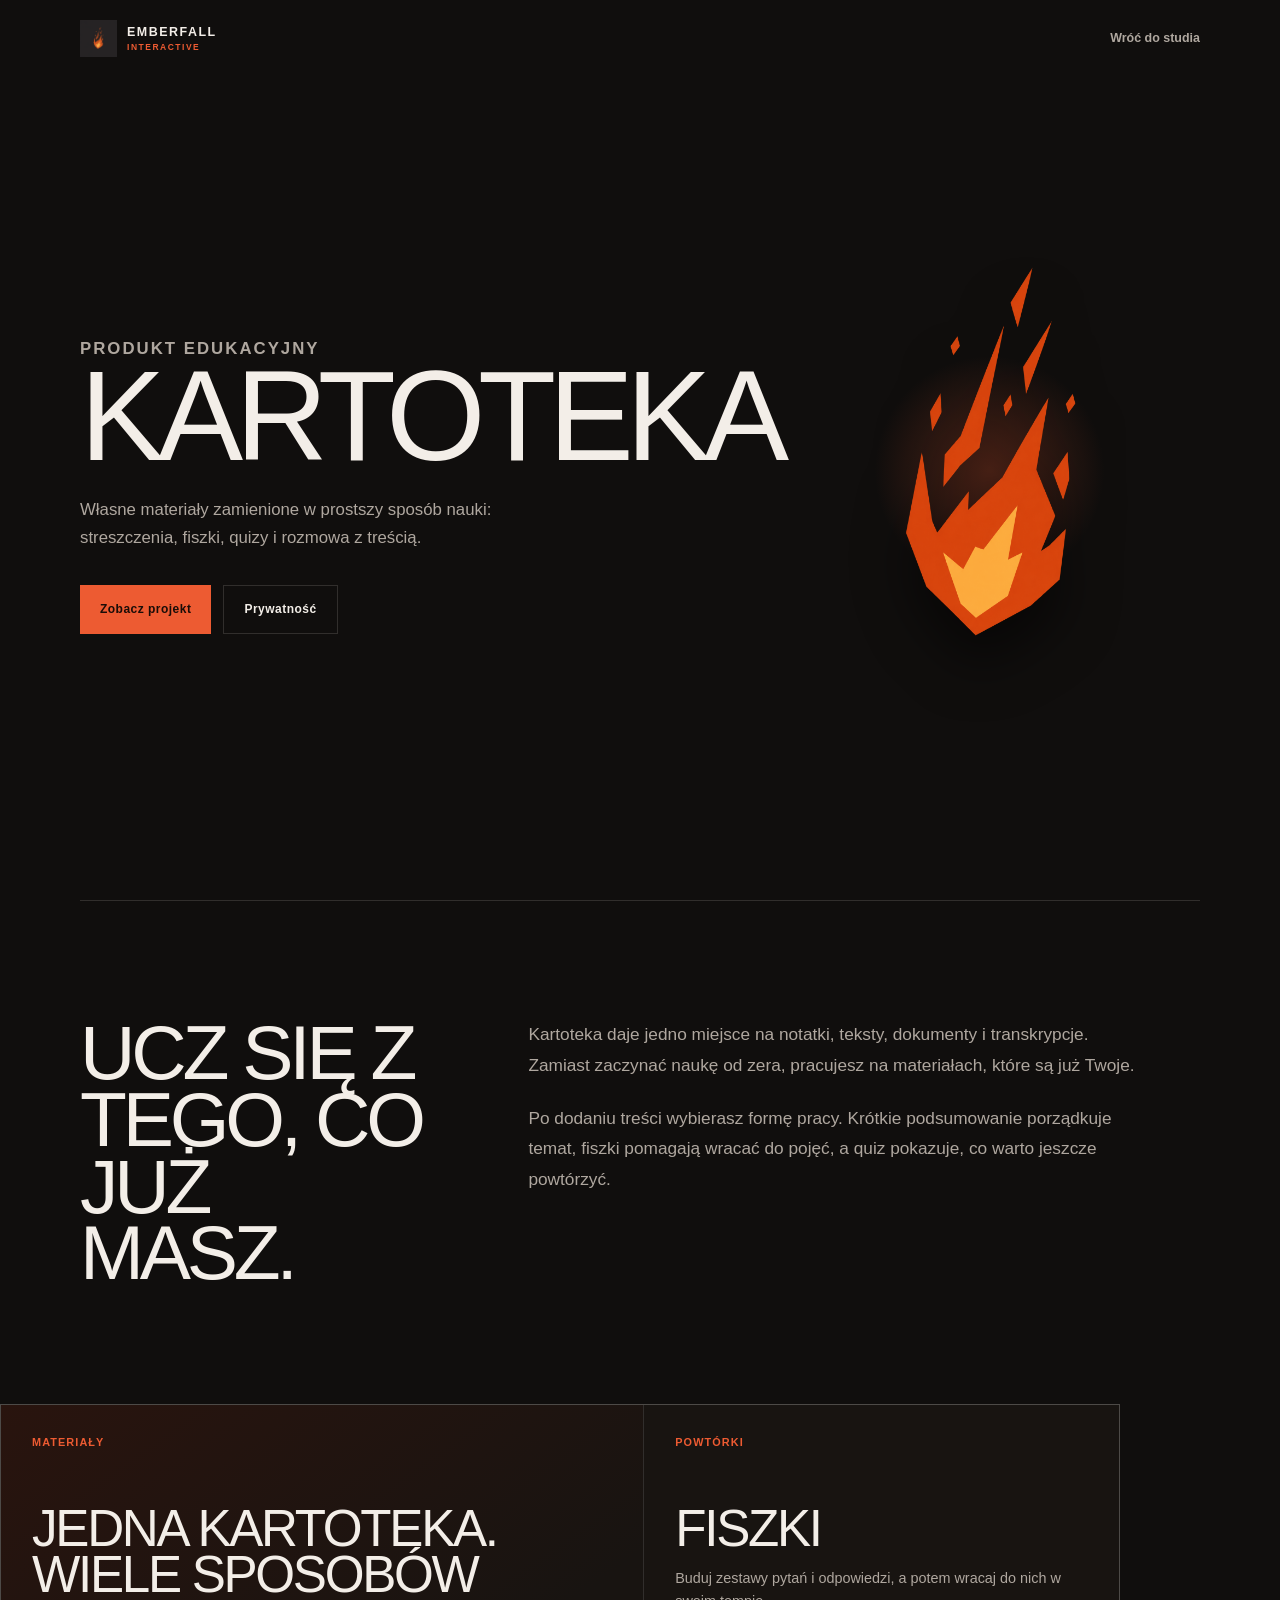
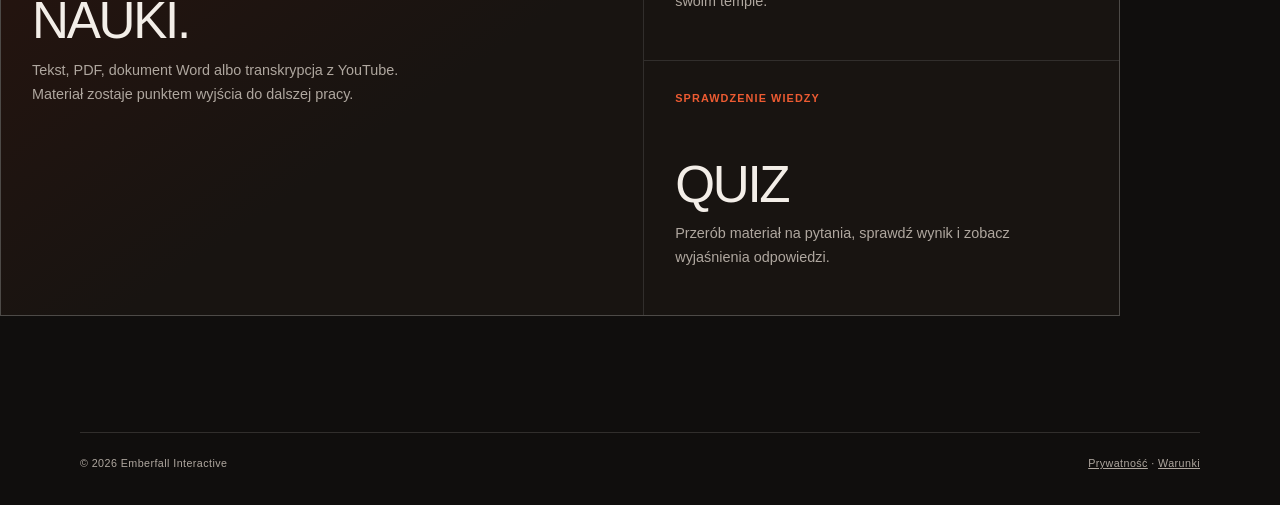
==== kartoteka.html @ fd74f340 "Add Kartoteka project page" ====
<!doctype html>
<html lang="pl">
<head>
  <meta charset="utf-8">
  <meta name="viewport" content="width=device-width, initial-scale=1">
  <meta name="theme-color" content="#100e0d">
  <meta name="description" content="Kartoteka pomaga zamieniać własne materiały w streszczenia, fiszki i quizy.">
  <title>Kartoteka | Emberfall Interactive</title>
  <link rel="icon" href="assets/emberfall-logo-clean.png">
  <style>
    :root{--canvas:#100e0d;--surface:#181411;--ink:#f3eee8;--quiet:#afa79f;--ember:#ed5b32;--line:rgba(243,238,232,.14);--display:Impact,"Arial Narrow",Arial,sans-serif;--body:Arial,Helvetica,sans-serif}*{box-sizing:border-box}html{scroll-behavior:smooth}body{margin:0;background:var(--canvas);color:var(--ink);font-family:var(--body);overflow-x:hidden}a{color:inherit}.shell{width:min(1120px,calc(100% - 48px));margin-inline:auto}.skip{position:absolute;left:-999px}.skip:focus{left:20px;top:20px;z-index:5;background:var(--ink);color:var(--canvas);padding:12px}.header{height:76px;display:flex;align-items:center;justify-content:space-between}.brand{display:flex;align-items:center;gap:10px;text-decoration:none;font-size:.78rem;font-weight:800;letter-spacing:.12em}.brand img{height:37px;width:37px;object-fit:contain;mix-blend-mode:screen}.brand small{display:block;color:var(--ember);font-size:.53rem;letter-spacing:.18em;margin-top:3px}.back{color:var(--quiet);font-size:.78rem;font-weight:700;text-decoration:none}.back:hover{color:var(--ember)}.hero{min-height:calc(100dvh - 76px);display:grid;grid-template-columns:1fr .8fr;align-items:center;gap:68px;padding:44px 0 78px}.eyebrow{margin:0 0 20px;color:var(--ember);font-size:.7rem;font-weight:800;letter-spacing:.12em;text-transform:uppercase}.hero h1{font:400 clamp(4.3rem,10vw,8.8rem)/.82 var(--display);letter-spacing:-.06em;text-transform:uppercase;margin:0}.hero p{max-width:480px;margin:27px 0 0;color:var(--quiet);font-size:1.05rem;line-height:1.7}.actions{display:flex;gap:12px;flex-wrap:wrap;margin-top:32px}.button{display:inline-flex;align-items:center;justify-content:center;min-height:49px;padding:0 20px;background:var(--ember);color:#1a0d08;text-decoration:none;font-size:.75rem;font-weight:800;letter-spacing:.04em;transition:transform .2s,background .2s}.button.secondary{background:transparent;color:var(--ink);border:1px solid var(--line)}.button:hover{background:#ff744a;transform:translateY(-2px)}.button.secondary:hover{background:var(--surface)}.button:active{transform:translateY(1px)}.hero-visual{min-height:490px;display:grid;place-items:center;position:relative;isolation:isolate}.hero-visual:before{content:"";position:absolute;width:min(88%,460px);aspect-ratio:1;background:radial-gradient(circle,rgba(237,91,50,.3),transparent 66%);z-index:-1}.hero-visual img{width:min(100%,480px);filter:drop-shadow(0 32px 26px rgba(0,0,0,.5))}.story{display:grid;grid-template-columns:.68fr 1.32fr;gap:clamp(35px,8vw,120px);padding:118px 0;border-top:1px solid var(--line)}.story h2{font:400 clamp(3rem,6vw,5.8rem)/.87 var(--display);letter-spacing:-.055em;text-transform:uppercase;margin:0}.story-copy{max-width:620px}.story-copy p{color:var(--quiet);font-size:1.08rem;line-height:1.78;margin:0 0 22px}.features{display:grid;grid-template-columns:1.15fr .85fr;gap:1px;border:1px solid var(--line);background:var(--line);margin:0 0 116px}.feature{min-height:250px;background:var(--surface);padding:31px}.feature:first-child{grid-row:span 2;background:linear-gradient(145deg,#29140e,#181411 62%)}.feature h3{font:400 clamp(2.2rem,4vw,4rem)/.9 var(--display);letter-spacing:-.045em;text-transform:uppercase;margin:58px 0 0}.feature p{max-width:390px;color:var(--quiet);font-size:.9rem;line-height:1.65}.feature small{display:block;color:var(--ember);font-size:.68rem;font-weight:800;letter-spacing:.1em;text-transform:uppercase}.footer{border-top:1px solid var(--line);display:flex;justify-content:space-between;gap:20px;padding:24px 0 36px;color:var(--quiet);font-size:.67rem;letter-spacing:.04em}@media(prefers-reduced-motion:reduce){html{scroll-behavior:auto}.button{transition:none}}@media(max-width:760px){.shell{width:min(100% - 32px,1120px)}.header{height:70px}.hero,.story,.features{grid-template-columns:1fr}.hero{gap:16px;padding:38px 0 60px}.hero-visual{min-height:320px;grid-row:1}.hero-visual img{width:285px}.story{gap:28px;padding:78px 0}.features{margin-bottom:78px}.feature:first-child{grid-row:auto;min-height:290px}.feature{min-height:220px}.feature h3{margin-top:44px}.footer{flex-direction:column}}
  </style>
</head>
<body>
  <a class="skip" href="#main">Przejdź do treści</a>
  <header class="shell header"><a class="brand" href="/"><img src="assets/emberfall-logo-clean.png" alt="Emberfall Interactive"><span>EMBERFALL<small>INTERACTIVE</small></span></a><a class="back" href="/">Wróć do studia</a></header>
  <main id="main">
    <section class="shell hero"><div><p class="eyebrow">Produkt edukacyjny</p><h1>Kartoteka</h1><p>Własne materiały zamienione w prostszy sposób nauki: streszczenia, fiszki, quizy i rozmowa z treścią.</p><div class="actions"><a class="button" href="https://github.com/Emberfall-Interactive/Kartoteka" target="_blank" rel="noreferrer">Zobacz projekt</a><a class="button secondary" href="/privacy.html">Prywatność</a></div></div><div class="hero-visual" aria-hidden="true"><img src="assets/emberfall-logo-glow.png" alt=""></div></section>
    <section class="shell story"><h2>Ucz się z tego, co już masz.</h2><div class="story-copy"><p>Kartoteka daje jedno miejsce na notatki, teksty, dokumenty i transkrypcje. Zamiast zaczynać naukę od zera, pracujesz na materiałach, które są już Twoje.</p><p>Po dodaniu treści wybierasz formę pracy. Krótkie podsumowanie porządkuje temat, fiszki pomagają wracać do pojęć, a quiz pokazuje, co warto jeszcze powtórzyć.</p></div></section>
    <section class="shell features" aria-label="Funkcje Kartoteki"><article class="feature"><small>Materiały</small><h3>Jedna kartoteka. Wiele sposobów nauki.</h3><p>Tekst, PDF, dokument Word albo transkrypcja z YouTube. Materiał zostaje punktem wyjścia do dalszej pracy.</p></article><article class="feature"><small>Powtórki</small><h3>Fiszki</h3><p>Buduj zestawy pytań i odpowiedzi, a potem wracaj do nich w swoim tempie.</p></article><article class="feature"><small>Sprawdzenie wiedzy</small><h3>Quiz</h3><p>Przerób materiał na pytania, sprawdź wynik i zobacz wyjaśnienia odpowiedzi.</p></article></section>
  </main>
  <footer class="shell footer"><span>© 2026 Emberfall Interactive</span><span><a href="/privacy.html">Prywatność</a> · <a href="/terms.html">Warunki</a></span></footer>
</body>
</html>
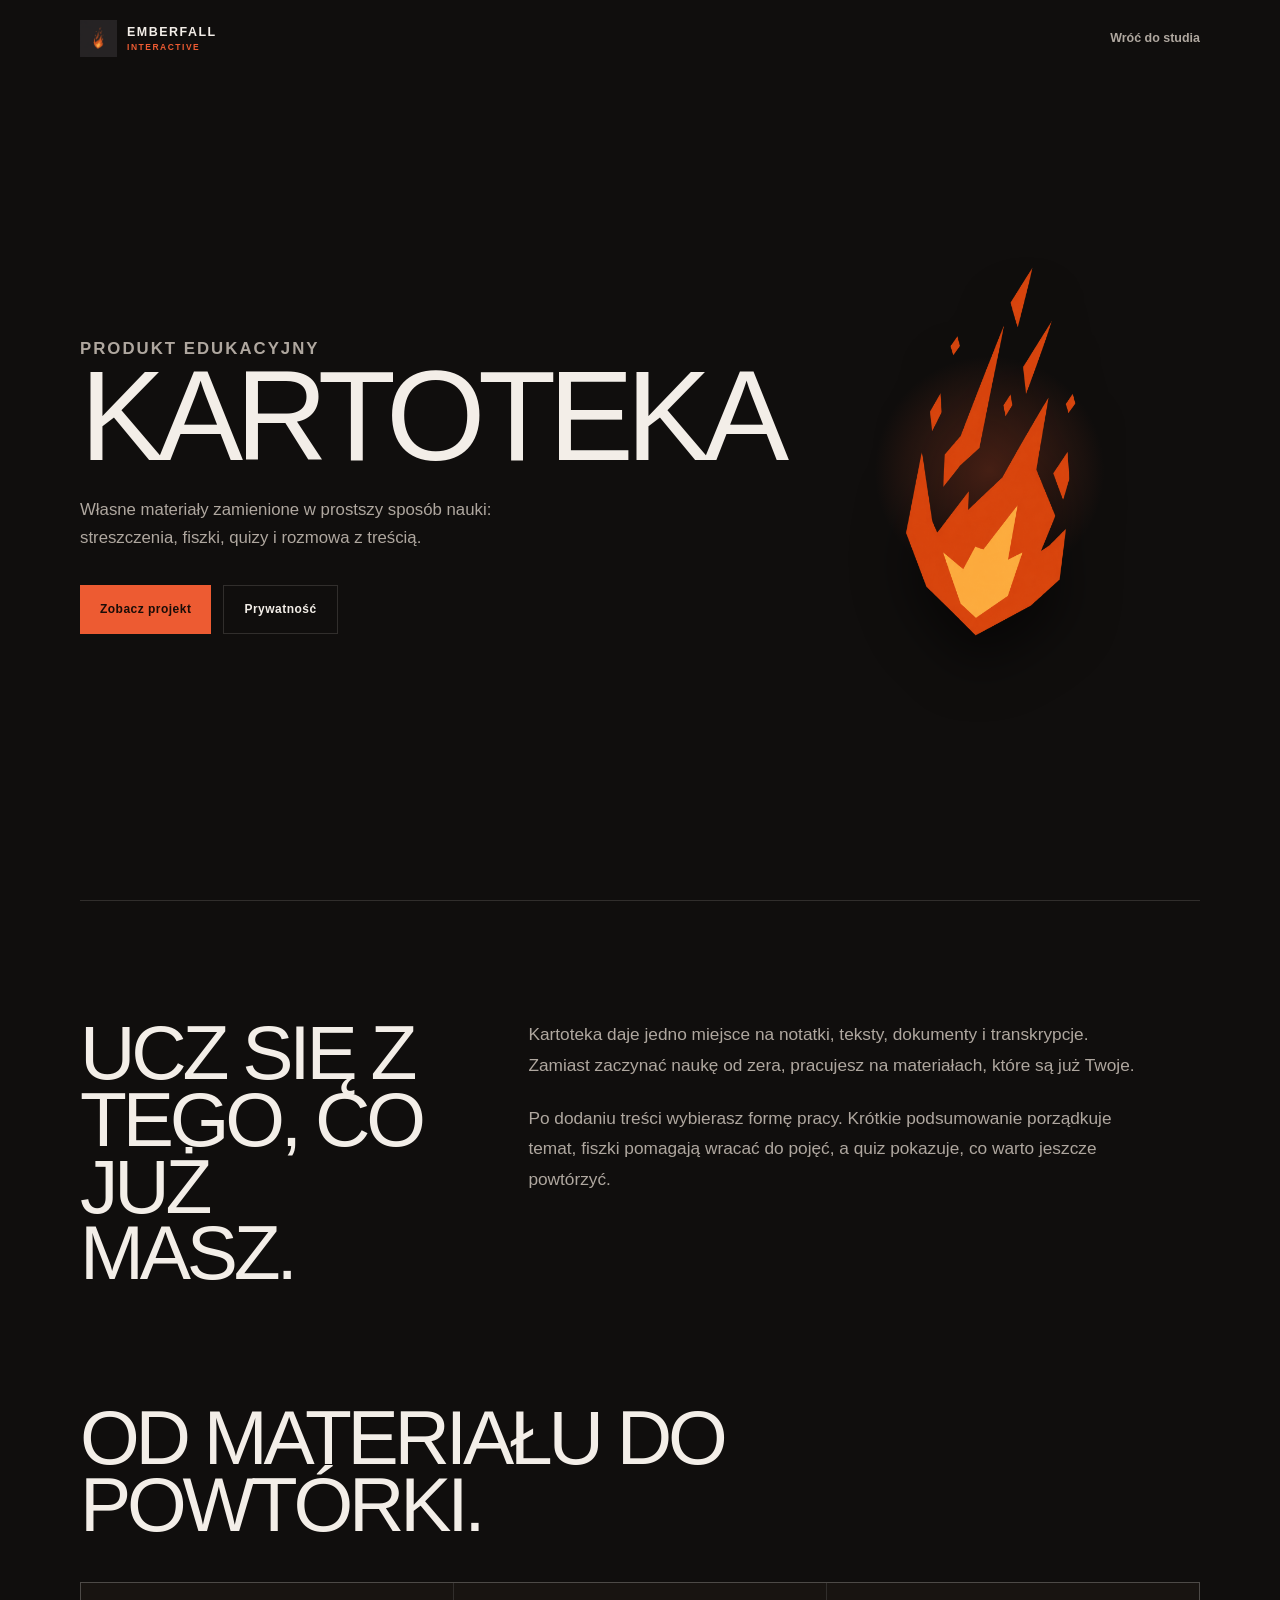
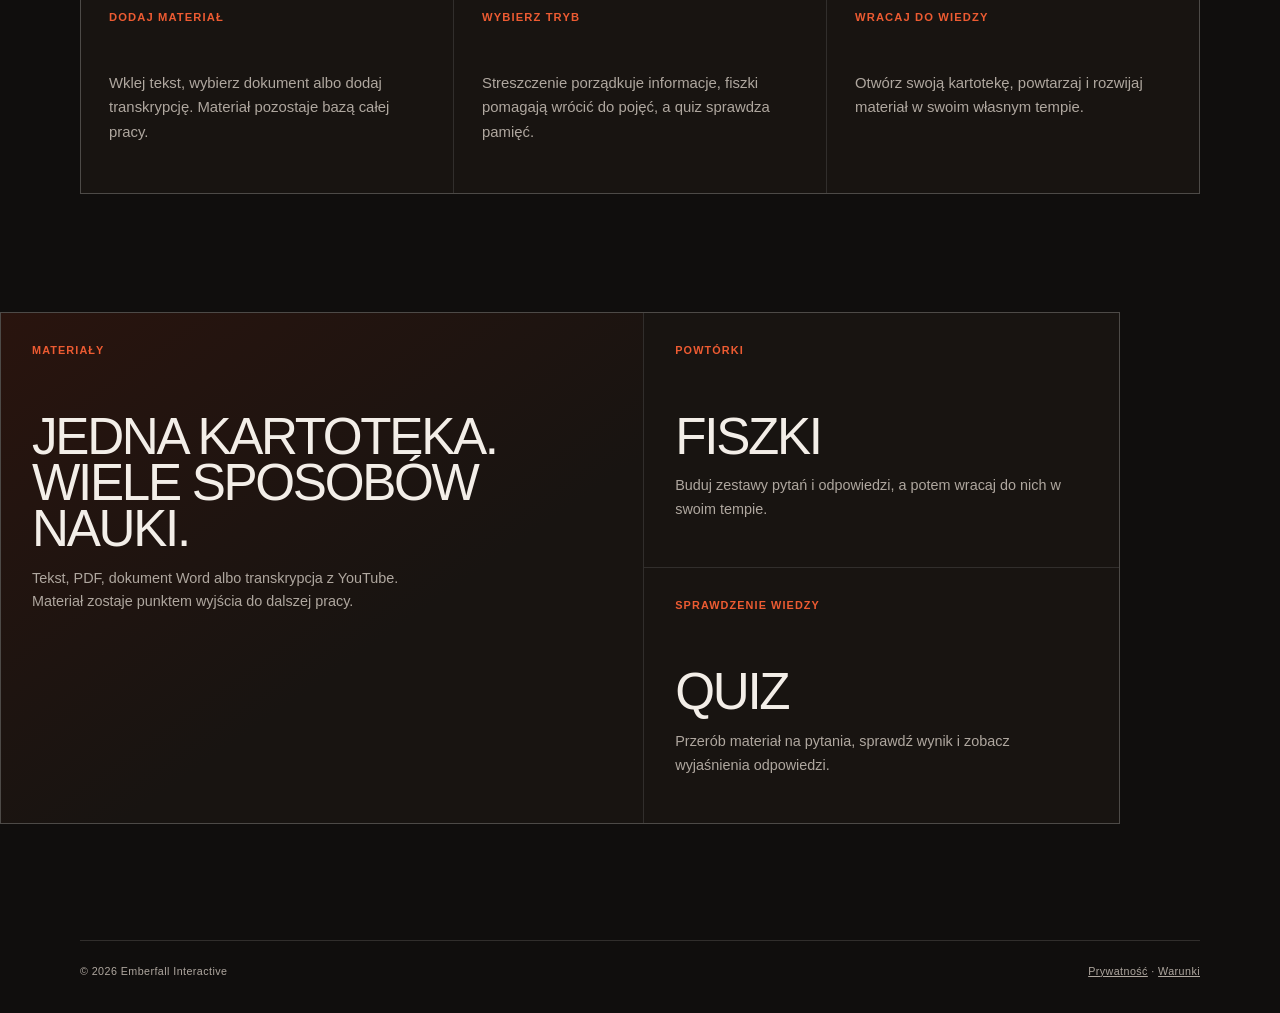
==== commit 3c626be1: "Explain Kartoteka learning flow" ====
--- a/kartoteka.html
+++ b/kartoteka.html
@@ -8,7 +8,7 @@
   <title>Kartoteka | Emberfall Interactive</title>
   <link rel="icon" href="assets/emberfall-logo-clean.png">
   <style>
-    :root{--canvas:#100e0d;--surface:#181411;--ink:#f3eee8;--quiet:#afa79f;--ember:#ed5b32;--line:rgba(243,238,232,.14);--display:Impact,"Arial Narrow",Arial,sans-serif;--body:Arial,Helvetica,sans-serif}*{box-sizing:border-box}html{scroll-behavior:smooth}body{margin:0;background:var(--canvas);color:var(--ink);font-family:var(--body);overflow-x:hidden}a{color:inherit}.shell{width:min(1120px,calc(100% - 48px));margin-inline:auto}.skip{position:absolute;left:-999px}.skip:focus{left:20px;top:20px;z-index:5;background:var(--ink);color:var(--canvas);padding:12px}.header{height:76px;display:flex;align-items:center;justify-content:space-between}.brand{display:flex;align-items:center;gap:10px;text-decoration:none;font-size:.78rem;font-weight:800;letter-spacing:.12em}.brand img{height:37px;width:37px;object-fit:contain;mix-blend-mode:screen}.brand small{display:block;color:var(--ember);font-size:.53rem;letter-spacing:.18em;margin-top:3px}.back{color:var(--quiet);font-size:.78rem;font-weight:700;text-decoration:none}.back:hover{color:var(--ember)}.hero{min-height:calc(100dvh - 76px);display:grid;grid-template-columns:1fr .8fr;align-items:center;gap:68px;padding:44px 0 78px}.eyebrow{margin:0 0 20px;color:var(--ember);font-size:.7rem;font-weight:800;letter-spacing:.12em;text-transform:uppercase}.hero h1{font:400 clamp(4.3rem,10vw,8.8rem)/.82 var(--display);letter-spacing:-.06em;text-transform:uppercase;margin:0}.hero p{max-width:480px;margin:27px 0 0;color:var(--quiet);font-size:1.05rem;line-height:1.7}.actions{display:flex;gap:12px;flex-wrap:wrap;margin-top:32px}.button{display:inline-flex;align-items:center;justify-content:center;min-height:49px;padding:0 20px;background:var(--ember);color:#1a0d08;text-decoration:none;font-size:.75rem;font-weight:800;letter-spacing:.04em;transition:transform .2s,background .2s}.button.secondary{background:transparent;color:var(--ink);border:1px solid var(--line)}.button:hover{background:#ff744a;transform:translateY(-2px)}.button.secondary:hover{background:var(--surface)}.button:active{transform:translateY(1px)}.hero-visual{min-height:490px;display:grid;place-items:center;position:relative;isolation:isolate}.hero-visual:before{content:"";position:absolute;width:min(88%,460px);aspect-ratio:1;background:radial-gradient(circle,rgba(237,91,50,.3),transparent 66%);z-index:-1}.hero-visual img{width:min(100%,480px);filter:drop-shadow(0 32px 26px rgba(0,0,0,.5))}.story{display:grid;grid-template-columns:.68fr 1.32fr;gap:clamp(35px,8vw,120px);padding:118px 0;border-top:1px solid var(--line)}.story h2{font:400 clamp(3rem,6vw,5.8rem)/.87 var(--display);letter-spacing:-.055em;text-transform:uppercase;margin:0}.story-copy{max-width:620px}.story-copy p{color:var(--quiet);font-size:1.08rem;line-height:1.78;margin:0 0 22px}.features{display:grid;grid-template-columns:1.15fr .85fr;gap:1px;border:1px solid var(--line);background:var(--line);margin:0 0 116px}.feature{min-height:250px;background:var(--surface);padding:31px}.feature:first-child{grid-row:span 2;background:linear-gradient(145deg,#29140e,#181411 62%)}.feature h3{font:400 clamp(2.2rem,4vw,4rem)/.9 var(--display);letter-spacing:-.045em;text-transform:uppercase;margin:58px 0 0}.feature p{max-width:390px;color:var(--quiet);font-size:.9rem;line-height:1.65}.feature small{display:block;color:var(--ember);font-size:.68rem;font-weight:800;letter-spacing:.1em;text-transform:uppercase}.footer{border-top:1px solid var(--line);display:flex;justify-content:space-between;gap:20px;padding:24px 0 36px;color:var(--quiet);font-size:.67rem;letter-spacing:.04em}@media(prefers-reduced-motion:reduce){html{scroll-behavior:auto}.button{transition:none}}@media(max-width:760px){.shell{width:min(100% - 32px,1120px)}.header{height:70px}.hero,.story,.features{grid-template-columns:1fr}.hero{gap:16px;padding:38px 0 60px}.hero-visual{min-height:320px;grid-row:1}.hero-visual img{width:285px}.story{gap:28px;padding:78px 0}.features{margin-bottom:78px}.feature:first-child{grid-row:auto;min-height:290px}.feature{min-height:220px}.feature h3{margin-top:44px}.footer{flex-direction:column}}
+    :root{--canvas:#100e0d;--surface:#181411;--ink:#f3eee8;--quiet:#afa79f;--ember:#ed5b32;--line:rgba(243,238,232,.14);--display:Impact,"Arial Narrow",Arial,sans-serif;--body:Arial,Helvetica,sans-serif}*{box-sizing:border-box}html{scroll-behavior:smooth}body{margin:0;background:var(--canvas);color:var(--ink);font-family:var(--body);overflow-x:hidden}a{color:inherit}.shell{width:min(1120px,calc(100% - 48px));margin-inline:auto}.skip{position:absolute;left:-999px}.skip:focus{left:20px;top:20px;z-index:5;background:var(--ink);color:var(--canvas);padding:12px}.header{height:76px;display:flex;align-items:center;justify-content:space-between}.brand{display:flex;align-items:center;gap:10px;text-decoration:none;font-size:.78rem;font-weight:800;letter-spacing:.12em}.brand img{height:37px;width:37px;object-fit:contain;mix-blend-mode:screen}.brand small{display:block;color:var(--ember);font-size:.53rem;letter-spacing:.18em;margin-top:3px}.back{color:var(--quiet);font-size:.78rem;font-weight:700;text-decoration:none}.back:hover{color:var(--ember)}.hero{min-height:calc(100dvh - 76px);display:grid;grid-template-columns:1fr .8fr;align-items:center;gap:68px;padding:44px 0 78px}.eyebrow{margin:0 0 20px;color:var(--ember);font-size:.7rem;font-weight:800;letter-spacing:.12em;text-transform:uppercase}.hero h1{font:400 clamp(4.3rem,10vw,8.8rem)/.82 var(--display);letter-spacing:-.06em;text-transform:uppercase;margin:0}.hero p{max-width:480px;margin:27px 0 0;color:var(--quiet);font-size:1.05rem;line-height:1.7}.actions{display:flex;gap:12px;flex-wrap:wrap;margin-top:32px}.button{display:inline-flex;align-items:center;justify-content:center;min-height:49px;padding:0 20px;background:var(--ember);color:#1a0d08;text-decoration:none;font-size:.75rem;font-weight:800;letter-spacing:.04em;transition:transform .2s,background .2s}.button.secondary{background:transparent;color:var(--ink);border:1px solid var(--line)}.button:hover{background:#ff744a;transform:translateY(-2px)}.button.secondary:hover{background:var(--surface)}.button:active{transform:translateY(1px)}.hero-visual{min-height:490px;display:grid;place-items:center;position:relative;isolation:isolate}.hero-visual:before{content:"";position:absolute;width:min(88%,460px);aspect-ratio:1;background:radial-gradient(circle,rgba(237,91,50,.3),transparent 66%);z-index:-1}.hero-visual img{width:min(100%,480px);filter:drop-shadow(0 32px 26px rgba(0,0,0,.5))}.story{display:grid;grid-template-columns:.68fr 1.32fr;gap:clamp(35px,8vw,120px);padding:118px 0;border-top:1px solid var(--line)}.story h2,.how h2{font:400 clamp(3rem,6vw,5.8rem)/.87 var(--display);letter-spacing:-.055em;text-transform:uppercase;margin:0}.story-copy{max-width:620px}.story-copy p{color:var(--quiet);font-size:1.08rem;line-height:1.78;margin:0 0 22px}.how{padding:0 0 118px}.how h2{max-width:680px}.how-grid{display:grid;grid-template-columns:repeat(3,1fr);gap:1px;margin-top:44px;border:1px solid var(--line);background:var(--line)}.how-step{min-height:210px;padding:28px;background:var(--surface)}.how-step strong{display:block;color:var(--ember);font-size:.7rem;letter-spacing:.1em;text-transform:uppercase}.how-step p{margin:48px 0 0;color:var(--quiet);font-size:.93rem;line-height:1.65}.features{display:grid;grid-template-columns:1.15fr .85fr;gap:1px;border:1px solid var(--line);background:var(--line);margin:0 0 116px}.feature{min-height:250px;background:var(--surface);padding:31px}.feature:first-child{grid-row:span 2;background:linear-gradient(145deg,#29140e,#181411 62%)}.feature h3{font:400 clamp(2.2rem,4vw,4rem)/.9 var(--display);letter-spacing:-.045em;text-transform:uppercase;margin:58px 0 0}.feature p{max-width:390px;color:var(--quiet);font-size:.9rem;line-height:1.65}.feature small{display:block;color:var(--ember);font-size:.68rem;font-weight:800;letter-spacing:.1em;text-transform:uppercase}.footer{border-top:1px solid var(--line);display:flex;justify-content:space-between;gap:20px;padding:24px 0 36px;color:var(--quiet);font-size:.67rem;letter-spacing:.04em}@media(prefers-reduced-motion:reduce){html{scroll-behavior:auto}.button{transition:none}}@media(max-width:760px){.shell{width:min(100% - 32px,1120px)}.header{height:70px}.hero,.story,.features,.how-grid{grid-template-columns:1fr}.hero{gap:16px;padding:38px 0 60px}.hero-visual{min-height:320px;grid-row:1}.hero-visual img{width:285px}.story{gap:28px;padding:78px 0}.how{padding-bottom:78px}.how-grid{margin-top:30px}.how-step{min-height:0}.how-step p{margin-top:28px}.features{margin-bottom:78px}.feature:first-child{grid-row:auto;min-height:290px}.feature{min-height:220px}.feature h3{margin-top:44px}.footer{flex-direction:column}}
   </style>
 </head>
 <body>
@@ -17,6 +17,7 @@
   <main id="main">
     <section class="shell hero"><div><p class="eyebrow">Produkt edukacyjny</p><h1>Kartoteka</h1><p>Własne materiały zamienione w prostszy sposób nauki: streszczenia, fiszki, quizy i rozmowa z treścią.</p><div class="actions"><a class="button" href="https://github.com/Emberfall-Interactive/Kartoteka" target="_blank" rel="noreferrer">Zobacz projekt</a><a class="button secondary" href="/privacy.html">Prywatność</a></div></div><div class="hero-visual" aria-hidden="true"><img src="assets/emberfall-logo-glow.png" alt=""></div></section>
     <section class="shell story"><h2>Ucz się z tego, co już masz.</h2><div class="story-copy"><p>Kartoteka daje jedno miejsce na notatki, teksty, dokumenty i transkrypcje. Zamiast zaczynać naukę od zera, pracujesz na materiałach, które są już Twoje.</p><p>Po dodaniu treści wybierasz formę pracy. Krótkie podsumowanie porządkuje temat, fiszki pomagają wracać do pojęć, a quiz pokazuje, co warto jeszcze powtórzyć.</p></div></section>
+    <section class="shell how"><h2>Od materiału do powtórki.</h2><div class="how-grid"><article class="how-step"><strong>Dodaj materiał</strong><p>Wklej tekst, wybierz dokument albo dodaj transkrypcję. Materiał pozostaje bazą całej pracy.</p></article><article class="how-step"><strong>Wybierz tryb</strong><p>Streszczenie porządkuje informacje, fiszki pomagają wrócić do pojęć, a quiz sprawdza pamięć.</p></article><article class="how-step"><strong>Wracaj do wiedzy</strong><p>Otwórz swoją kartotekę, powtarzaj i rozwijaj materiał w swoim własnym tempie.</p></article></div></section>
     <section class="shell features" aria-label="Funkcje Kartoteki"><article class="feature"><small>Materiały</small><h3>Jedna kartoteka. Wiele sposobów nauki.</h3><p>Tekst, PDF, dokument Word albo transkrypcja z YouTube. Materiał zostaje punktem wyjścia do dalszej pracy.</p></article><article class="feature"><small>Powtórki</small><h3>Fiszki</h3><p>Buduj zestawy pytań i odpowiedzi, a potem wracaj do nich w swoim tempie.</p></article><article class="feature"><small>Sprawdzenie wiedzy</small><h3>Quiz</h3><p>Przerób materiał na pytania, sprawdź wynik i zobacz wyjaśnienia odpowiedzi.</p></article></section>
   </main>
   <footer class="shell footer"><span>© 2026 Emberfall Interactive</span><span><a href="/privacy.html">Prywatność</a> · <a href="/terms.html">Warunki</a></span></footer>
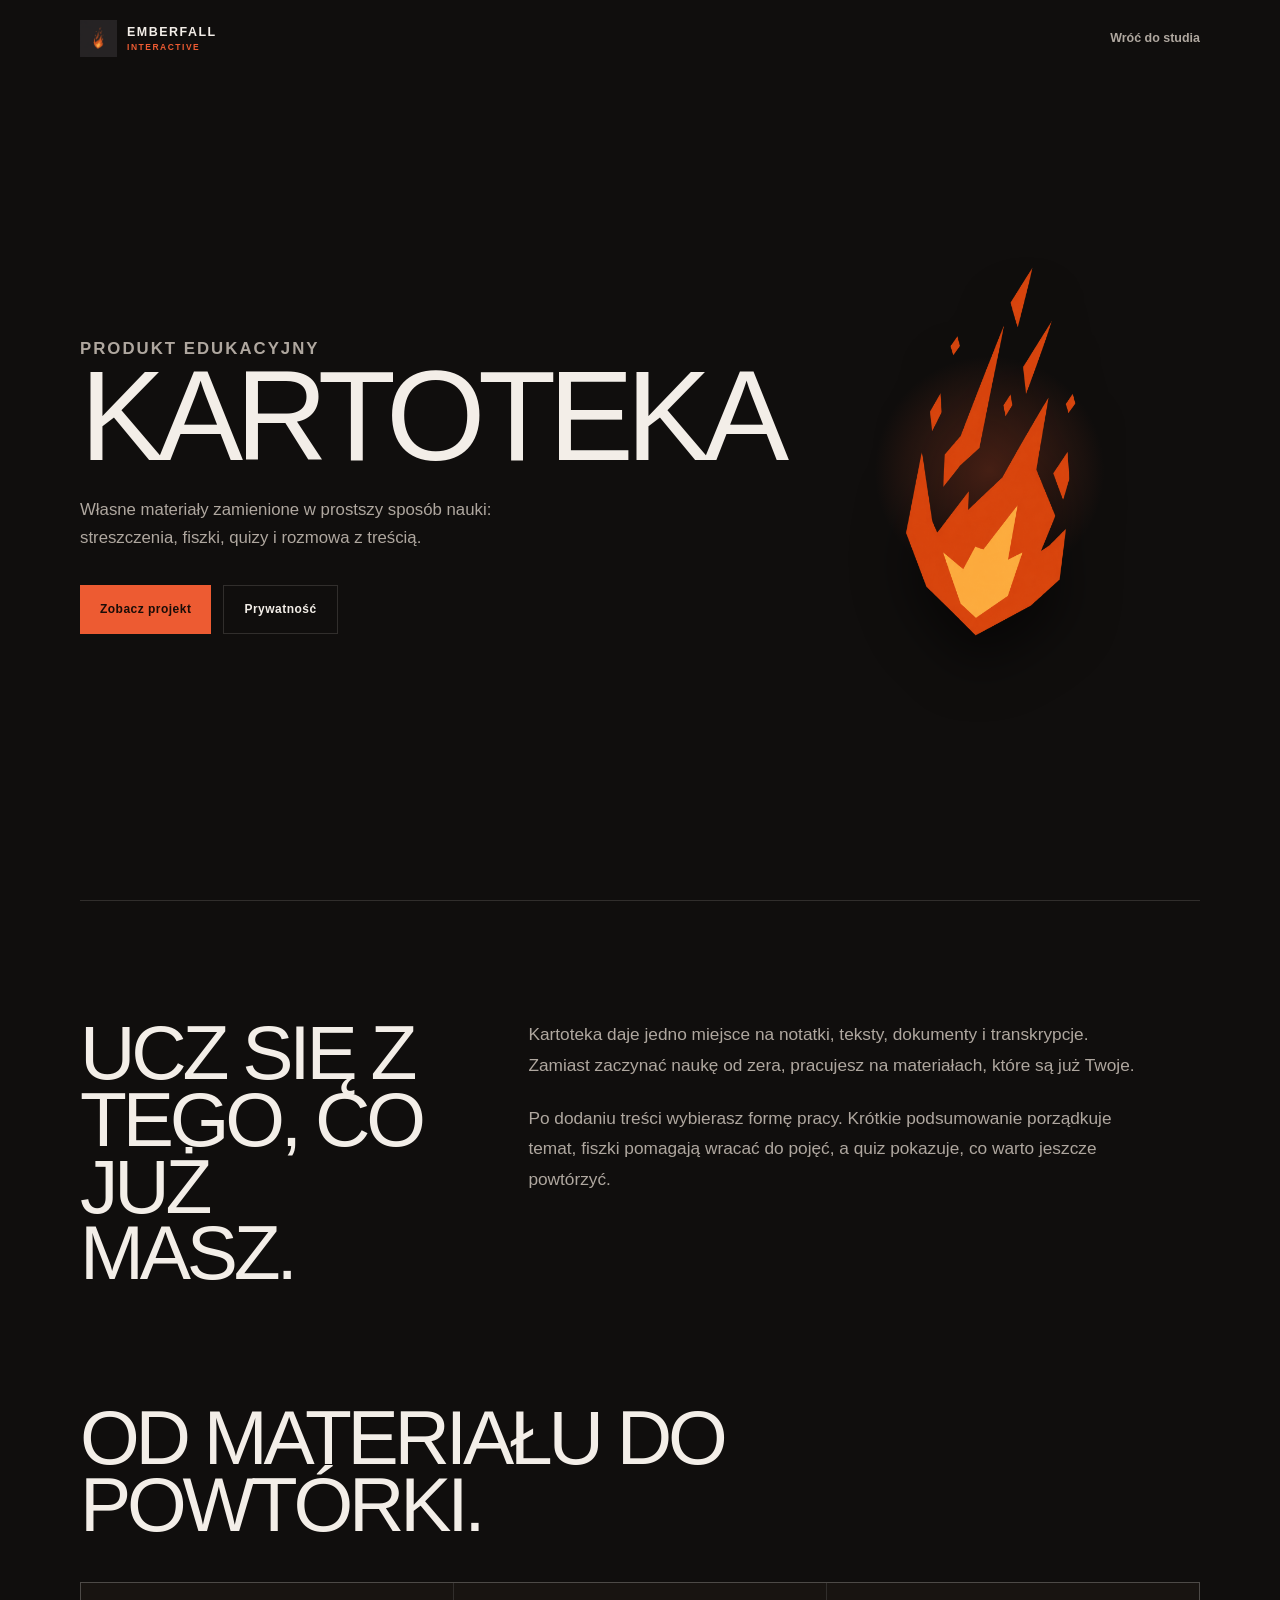
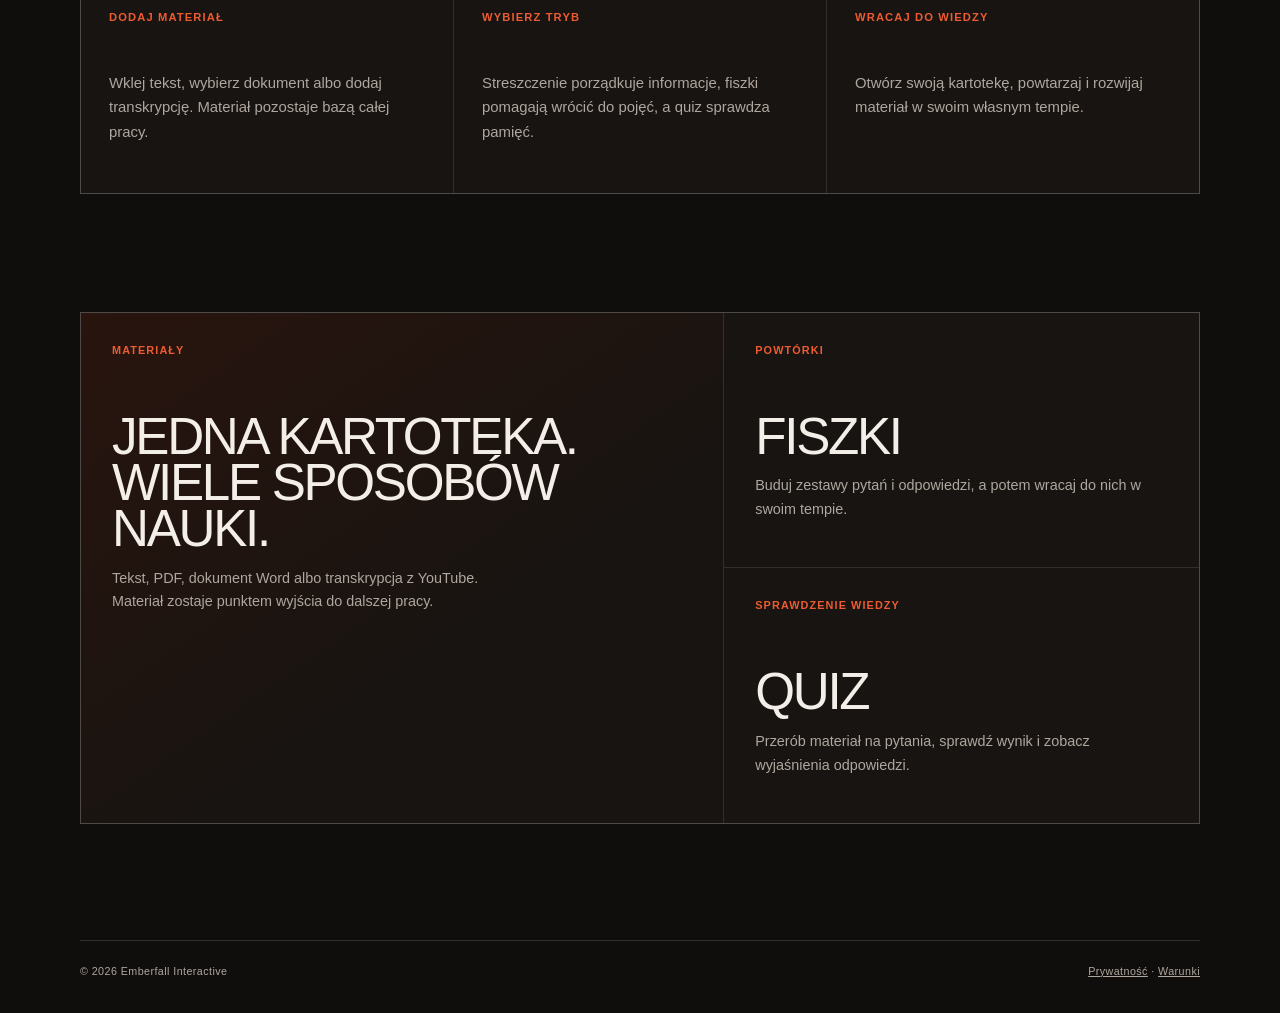
==== commit 1a2ddf4e: "Center Kartoteka feature grid" ====
--- a/kartoteka.html
+++ b/kartoteka.html
@@ -9,6 +9,9 @@
   <link rel="icon" href="assets/emberfall-logo-clean.png">
   <style>
     :root{--canvas:#100e0d;--surface:#181411;--ink:#f3eee8;--quiet:#afa79f;--ember:#ed5b32;--line:rgba(243,238,232,.14);--display:Impact,"Arial Narrow",Arial,sans-serif;--body:Arial,Helvetica,sans-serif}*{box-sizing:border-box}html{scroll-behavior:smooth}body{margin:0;background:var(--canvas);color:var(--ink);font-family:var(--body);overflow-x:hidden}a{color:inherit}.shell{width:min(1120px,calc(100% - 48px));margin-inline:auto}.skip{position:absolute;left:-999px}.skip:focus{left:20px;top:20px;z-index:5;background:var(--ink);color:var(--canvas);padding:12px}.header{height:76px;display:flex;align-items:center;justify-content:space-between}.brand{display:flex;align-items:center;gap:10px;text-decoration:none;font-size:.78rem;font-weight:800;letter-spacing:.12em}.brand img{height:37px;width:37px;object-fit:contain;mix-blend-mode:screen}.brand small{display:block;color:var(--ember);font-size:.53rem;letter-spacing:.18em;margin-top:3px}.back{color:var(--quiet);font-size:.78rem;font-weight:700;text-decoration:none}.back:hover{color:var(--ember)}.hero{min-height:calc(100dvh - 76px);display:grid;grid-template-columns:1fr .8fr;align-items:center;gap:68px;padding:44px 0 78px}.eyebrow{margin:0 0 20px;color:var(--ember);font-size:.7rem;font-weight:800;letter-spacing:.12em;text-transform:uppercase}.hero h1{font:400 clamp(4.3rem,10vw,8.8rem)/.82 var(--display);letter-spacing:-.06em;text-transform:uppercase;margin:0}.hero p{max-width:480px;margin:27px 0 0;color:var(--quiet);font-size:1.05rem;line-height:1.7}.actions{display:flex;gap:12px;flex-wrap:wrap;margin-top:32px}.button{display:inline-flex;align-items:center;justify-content:center;min-height:49px;padding:0 20px;background:var(--ember);color:#1a0d08;text-decoration:none;font-size:.75rem;font-weight:800;letter-spacing:.04em;transition:transform .2s,background .2s}.button.secondary{background:transparent;color:var(--ink);border:1px solid var(--line)}.button:hover{background:#ff744a;transform:translateY(-2px)}.button.secondary:hover{background:var(--surface)}.button:active{transform:translateY(1px)}.hero-visual{min-height:490px;display:grid;place-items:center;position:relative;isolation:isolate}.hero-visual:before{content:"";position:absolute;width:min(88%,460px);aspect-ratio:1;background:radial-gradient(circle,rgba(237,91,50,.3),transparent 66%);z-index:-1}.hero-visual img{width:min(100%,480px);filter:drop-shadow(0 32px 26px rgba(0,0,0,.5))}.story{display:grid;grid-template-columns:.68fr 1.32fr;gap:clamp(35px,8vw,120px);padding:118px 0;border-top:1px solid var(--line)}.story h2,.how h2{font:400 clamp(3rem,6vw,5.8rem)/.87 var(--display);letter-spacing:-.055em;text-transform:uppercase;margin:0}.story-copy{max-width:620px}.story-copy p{color:var(--quiet);font-size:1.08rem;line-height:1.78;margin:0 0 22px}.how{padding:0 0 118px}.how h2{max-width:680px}.how-grid{display:grid;grid-template-columns:repeat(3,1fr);gap:1px;margin-top:44px;border:1px solid var(--line);background:var(--line)}.how-step{min-height:210px;padding:28px;background:var(--surface)}.how-step strong{display:block;color:var(--ember);font-size:.7rem;letter-spacing:.1em;text-transform:uppercase}.how-step p{margin:48px 0 0;color:var(--quiet);font-size:.93rem;line-height:1.65}.features{display:grid;grid-template-columns:1.15fr .85fr;gap:1px;border:1px solid var(--line);background:var(--line);margin:0 0 116px}.feature{min-height:250px;background:var(--surface);padding:31px}.feature:first-child{grid-row:span 2;background:linear-gradient(145deg,#29140e,#181411 62%)}.feature h3{font:400 clamp(2.2rem,4vw,4rem)/.9 var(--display);letter-spacing:-.045em;text-transform:uppercase;margin:58px 0 0}.feature p{max-width:390px;color:var(--quiet);font-size:.9rem;line-height:1.65}.feature small{display:block;color:var(--ember);font-size:.68rem;font-weight:800;letter-spacing:.1em;text-transform:uppercase}.footer{border-top:1px solid var(--line);display:flex;justify-content:space-between;gap:20px;padding:24px 0 36px;color:var(--quiet);font-size:.67rem;letter-spacing:.04em}@media(prefers-reduced-motion:reduce){html{scroll-behavior:auto}.button{transition:none}}@media(max-width:760px){.shell{width:min(100% - 32px,1120px)}.header{height:70px}.hero,.story,.features,.how-grid{grid-template-columns:1fr}.hero{gap:16px;padding:38px 0 60px}.hero-visual{min-height:320px;grid-row:1}.hero-visual img{width:285px}.story{gap:28px;padding:78px 0}.how{padding-bottom:78px}.how-grid{margin-top:30px}.how-step{min-height:0}.how-step p{margin-top:28px}.features{margin-bottom:78px}.feature:first-child{grid-row:auto;min-height:290px}.feature{min-height:220px}.feature h3{margin-top:44px}.footer{flex-direction:column}}
+    /* Keep this grid in the same centered shell as the surrounding sections. */
+    .shell.features { margin: 0 auto 116px; }
+    @media (max-width: 760px) { .shell.features { margin-bottom: 78px; } }
   </style>
 </head>
 <body>
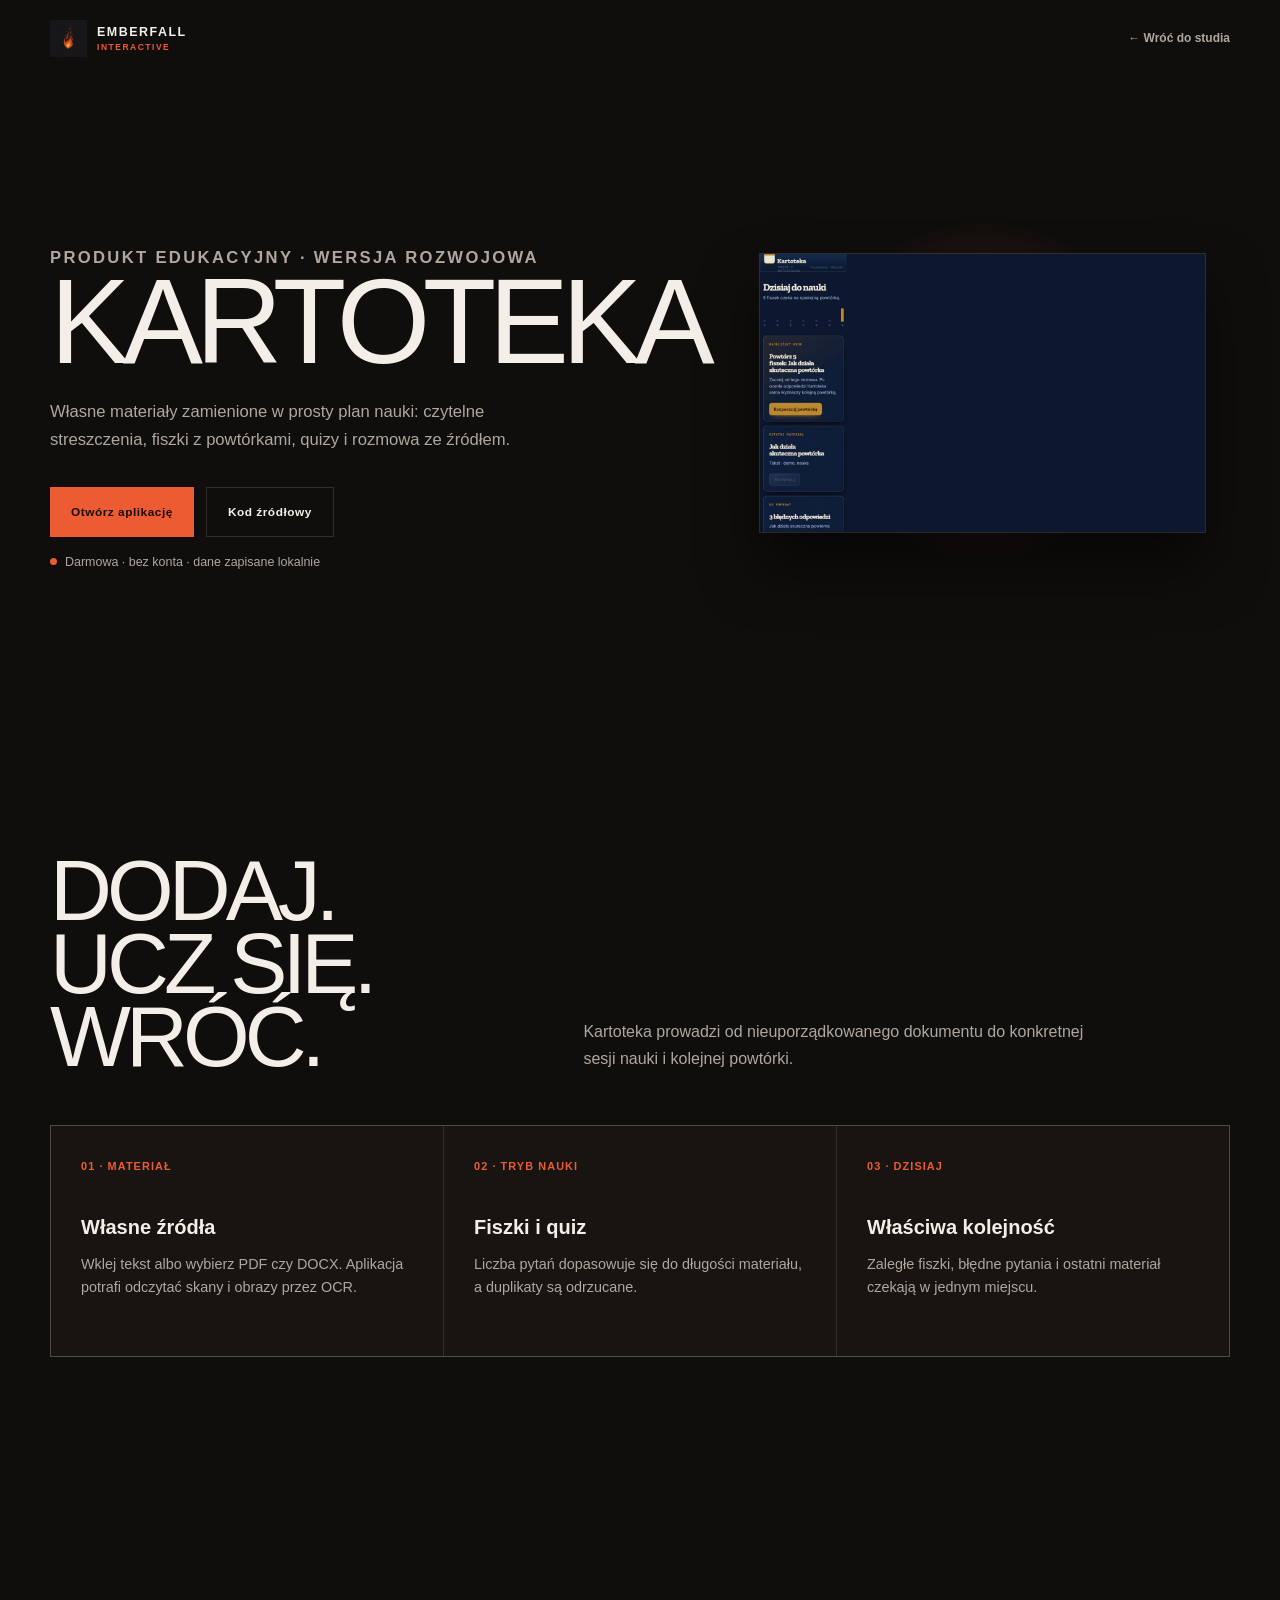
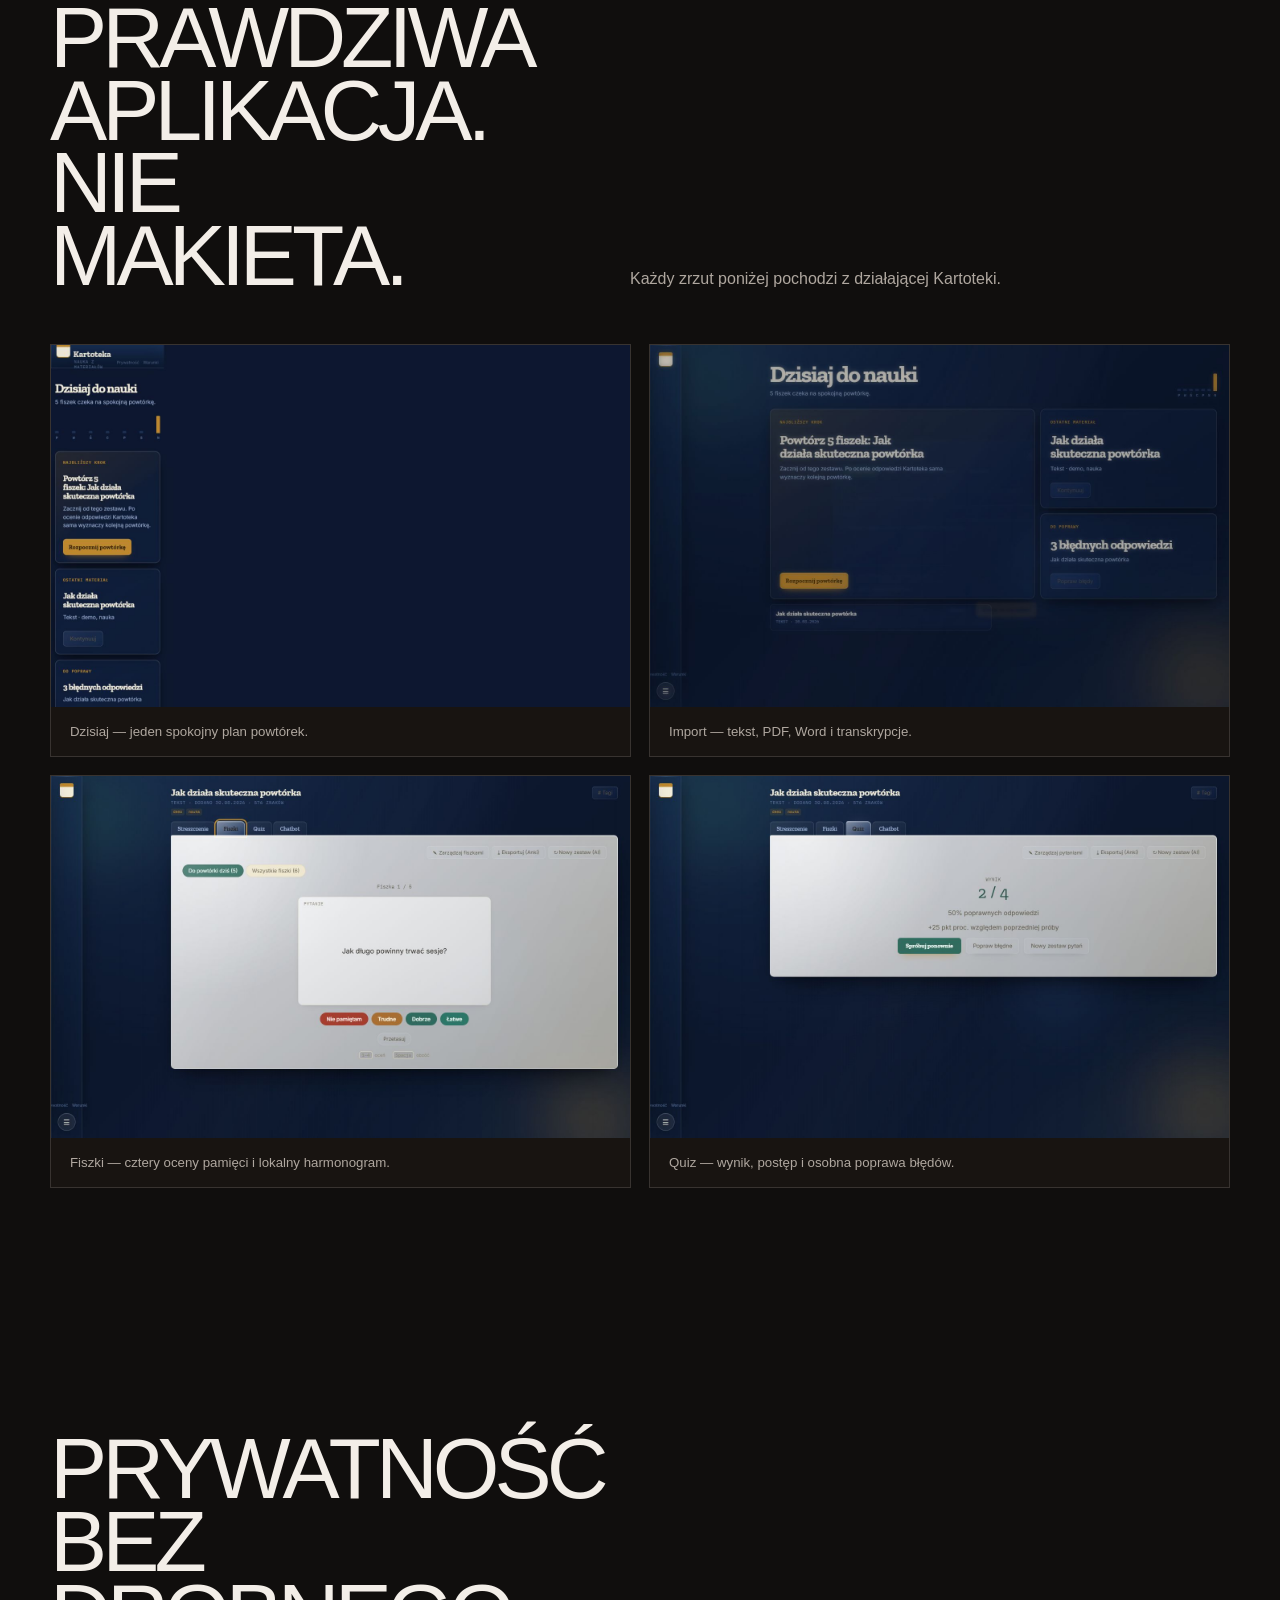
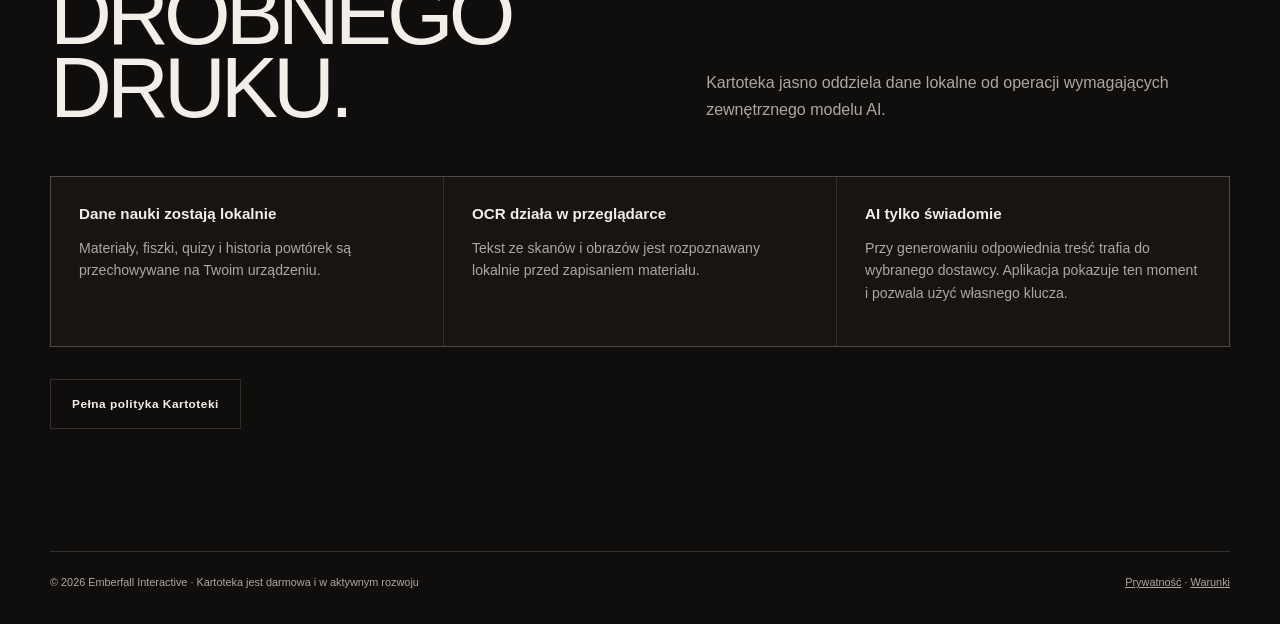
==== commit f8f3e429: "feat: present Kartoteka as the flagship product" ====
--- a/kartoteka.html
+++ b/kartoteka.html
@@ -1,28 +1,17 @@
 <!doctype html>
 <html lang="pl">
 <head>
-  <meta charset="utf-8">
-  <meta name="viewport" content="width=device-width, initial-scale=1">
-  <meta name="theme-color" content="#100e0d">
-  <meta name="description" content="Kartoteka pomaga zamieniać własne materiały w streszczenia, fiszki i quizy.">
-  <title>Kartoteka | Emberfall Interactive</title>
-  <link rel="icon" href="assets/emberfall-logo-clean.png">
-  <style>
-    :root{--canvas:#100e0d;--surface:#181411;--ink:#f3eee8;--quiet:#afa79f;--ember:#ed5b32;--line:rgba(243,238,232,.14);--display:Impact,"Arial Narrow",Arial,sans-serif;--body:Arial,Helvetica,sans-serif}*{box-sizing:border-box}html{scroll-behavior:smooth}body{margin:0;background:var(--canvas);color:var(--ink);font-family:var(--body);overflow-x:hidden}a{color:inherit}.shell{width:min(1120px,calc(100% - 48px));margin-inline:auto}.skip{position:absolute;left:-999px}.skip:focus{left:20px;top:20px;z-index:5;background:var(--ink);color:var(--canvas);padding:12px}.header{height:76px;display:flex;align-items:center;justify-content:space-between}.brand{display:flex;align-items:center;gap:10px;text-decoration:none;font-size:.78rem;font-weight:800;letter-spacing:.12em}.brand img{height:37px;width:37px;object-fit:contain;mix-blend-mode:screen}.brand small{display:block;color:var(--ember);font-size:.53rem;letter-spacing:.18em;margin-top:3px}.back{color:var(--quiet);font-size:.78rem;font-weight:700;text-decoration:none}.back:hover{color:var(--ember)}.hero{min-height:calc(100dvh - 76px);display:grid;grid-template-columns:1fr .8fr;align-items:center;gap:68px;padding:44px 0 78px}.eyebrow{margin:0 0 20px;color:var(--ember);font-size:.7rem;font-weight:800;letter-spacing:.12em;text-transform:uppercase}.hero h1{font:400 clamp(4.3rem,10vw,8.8rem)/.82 var(--display);letter-spacing:-.06em;text-transform:uppercase;margin:0}.hero p{max-width:480px;margin:27px 0 0;color:var(--quiet);font-size:1.05rem;line-height:1.7}.actions{display:flex;gap:12px;flex-wrap:wrap;margin-top:32px}.button{display:inline-flex;align-items:center;justify-content:center;min-height:49px;padding:0 20px;background:var(--ember);color:#1a0d08;text-decoration:none;font-size:.75rem;font-weight:800;letter-spacing:.04em;transition:transform .2s,background .2s}.button.secondary{background:transparent;color:var(--ink);border:1px solid var(--line)}.button:hover{background:#ff744a;transform:translateY(-2px)}.button.secondary:hover{background:var(--surface)}.button:active{transform:translateY(1px)}.hero-visual{min-height:490px;display:grid;place-items:center;position:relative;isolation:isolate}.hero-visual:before{content:"";position:absolute;width:min(88%,460px);aspect-ratio:1;background:radial-gradient(circle,rgba(237,91,50,.3),transparent 66%);z-index:-1}.hero-visual img{width:min(100%,480px);filter:drop-shadow(0 32px 26px rgba(0,0,0,.5))}.story{display:grid;grid-template-columns:.68fr 1.32fr;gap:clamp(35px,8vw,120px);padding:118px 0;border-top:1px solid var(--line)}.story h2,.how h2{font:400 clamp(3rem,6vw,5.8rem)/.87 var(--display);letter-spacing:-.055em;text-transform:uppercase;margin:0}.story-copy{max-width:620px}.story-copy p{color:var(--quiet);font-size:1.08rem;line-height:1.78;margin:0 0 22px}.how{padding:0 0 118px}.how h2{max-width:680px}.how-grid{display:grid;grid-template-columns:repeat(3,1fr);gap:1px;margin-top:44px;border:1px solid var(--line);background:var(--line)}.how-step{min-height:210px;padding:28px;background:var(--surface)}.how-step strong{display:block;color:var(--ember);font-size:.7rem;letter-spacing:.1em;text-transform:uppercase}.how-step p{margin:48px 0 0;color:var(--quiet);font-size:.93rem;line-height:1.65}.features{display:grid;grid-template-columns:1.15fr .85fr;gap:1px;border:1px solid var(--line);background:var(--line);margin:0 0 116px}.feature{min-height:250px;background:var(--surface);padding:31px}.feature:first-child{grid-row:span 2;background:linear-gradient(145deg,#29140e,#181411 62%)}.feature h3{font:400 clamp(2.2rem,4vw,4rem)/.9 var(--display);letter-spacing:-.045em;text-transform:uppercase;margin:58px 0 0}.feature p{max-width:390px;color:var(--quiet);font-size:.9rem;line-height:1.65}.feature small{display:block;color:var(--ember);font-size:.68rem;font-weight:800;letter-spacing:.1em;text-transform:uppercase}.footer{border-top:1px solid var(--line);display:flex;justify-content:space-between;gap:20px;padding:24px 0 36px;color:var(--quiet);font-size:.67rem;letter-spacing:.04em}@media(prefers-reduced-motion:reduce){html{scroll-behavior:auto}.button{transition:none}}@media(max-width:760px){.shell{width:min(100% - 32px,1120px)}.header{height:70px}.hero,.story,.features,.how-grid{grid-template-columns:1fr}.hero{gap:16px;padding:38px 0 60px}.hero-visual{min-height:320px;grid-row:1}.hero-visual img{width:285px}.story{gap:28px;padding:78px 0}.how{padding-bottom:78px}.how-grid{margin-top:30px}.how-step{min-height:0}.how-step p{margin-top:28px}.features{margin-bottom:78px}.feature:first-child{grid-row:auto;min-height:290px}.feature{min-height:220px}.feature h3{margin-top:44px}.footer{flex-direction:column}}
-    /* Keep this grid in the same centered shell as the surrounding sections. */
-    .shell.features { margin: 0 auto 116px; }
-    @media (max-width: 760px) { .shell.features { margin-bottom: 78px; } }
-  </style>
+  <meta charset="utf-8"><meta name="viewport" content="width=device-width,initial-scale=1"><meta name="theme-color" content="#100e0d"><meta name="description" content="Kartoteka zamienia własne materiały w streszczenia, fiszki, quizy i plan powtórek. Darmowa, lokalna i bez konta.">
+  <link rel="canonical" href="https://emberfall-interactive.vercel.app/kartoteka.html"><meta property="og:type" content="website"><meta property="og:locale" content="pl_PL"><meta property="og:title" content="Kartoteka — nauka z własnych materiałów"><meta property="og:description" content="Dodaj materiał, ucz się i wróć do tego, co wymaga powtórki."><meta property="og:url" content="https://emberfall-interactive.vercel.app/kartoteka.html"><meta property="og:image" content="https://emberfall-interactive.vercel.app/assets/kartoteka-dzisiaj.png"><meta name="twitter:card" content="summary_large_image">
+  <title>Kartoteka — nauka z własnych materiałów | Emberfall</title><link rel="icon" href="/assets/emberfall-logo-clean.png"><link rel="stylesheet" href="/assets/site.css">
 </head>
 <body>
-  <a class="skip" href="#main">Przejdź do treści</a>
-  <header class="shell header"><a class="brand" href="/"><img src="assets/emberfall-logo-clean.png" alt="Emberfall Interactive"><span>EMBERFALL<small>INTERACTIVE</small></span></a><a class="back" href="/">Wróć do studia</a></header>
+  <a class="skip" href="#main">Przejdź do treści</a><header class="shell header"><a class="brand" href="/"><img src="/assets/emberfall-logo-clean.png" alt=""><span>EMBERFALL<small>INTERACTIVE</small></span></a><a class="back" href="/">← Wróć do studia</a></header>
   <main id="main">
-    <section class="shell hero"><div><p class="eyebrow">Produkt edukacyjny</p><h1>Kartoteka</h1><p>Własne materiały zamienione w prostszy sposób nauki: streszczenia, fiszki, quizy i rozmowa z treścią.</p><div class="actions"><a class="button" href="https://github.com/Emberfall-Interactive/Kartoteka" target="_blank" rel="noreferrer">Zobacz projekt</a><a class="button secondary" href="/privacy.html">Prywatność</a></div></div><div class="hero-visual" aria-hidden="true"><img src="assets/emberfall-logo-glow.png" alt=""></div></section>
-    <section class="shell story"><h2>Ucz się z tego, co już masz.</h2><div class="story-copy"><p>Kartoteka daje jedno miejsce na notatki, teksty, dokumenty i transkrypcje. Zamiast zaczynać naukę od zera, pracujesz na materiałach, które są już Twoje.</p><p>Po dodaniu treści wybierasz formę pracy. Krótkie podsumowanie porządkuje temat, fiszki pomagają wracać do pojęć, a quiz pokazuje, co warto jeszcze powtórzyć.</p></div></section>
-    <section class="shell how"><h2>Od materiału do powtórki.</h2><div class="how-grid"><article class="how-step"><strong>Dodaj materiał</strong><p>Wklej tekst, wybierz dokument albo dodaj transkrypcję. Materiał pozostaje bazą całej pracy.</p></article><article class="how-step"><strong>Wybierz tryb</strong><p>Streszczenie porządkuje informacje, fiszki pomagają wrócić do pojęć, a quiz sprawdza pamięć.</p></article><article class="how-step"><strong>Wracaj do wiedzy</strong><p>Otwórz swoją kartotekę, powtarzaj i rozwijaj materiał w swoim własnym tempie.</p></article></div></section>
-    <section class="shell features" aria-label="Funkcje Kartoteki"><article class="feature"><small>Materiały</small><h3>Jedna kartoteka. Wiele sposobów nauki.</h3><p>Tekst, PDF, dokument Word albo transkrypcja z YouTube. Materiał zostaje punktem wyjścia do dalszej pracy.</p></article><article class="feature"><small>Powtórki</small><h3>Fiszki</h3><p>Buduj zestawy pytań i odpowiedzi, a potem wracaj do nich w swoim tempie.</p></article><article class="feature"><small>Sprawdzenie wiedzy</small><h3>Quiz</h3><p>Przerób materiał na pytania, sprawdź wynik i zobacz wyjaśnienia odpowiedzi.</p></article></section>
-  </main>
-  <footer class="shell footer"><span>© 2026 Emberfall Interactive</span><span><a href="/privacy.html">Prywatność</a> · <a href="/terms.html">Warunki</a></span></footer>
+    <section class="shell hero product-hero"><div><p class="eyebrow">Produkt edukacyjny · wersja rozwojowa</p><h1>Kartoteka</h1><p>Własne materiały zamienione w prosty plan nauki: czytelne streszczenia, fiszki z powtórkami, quizy i rozmowa ze źródłem.</p><div class="actions"><a class="button" href="https://kartoteka-nine.vercel.app/">Otwórz aplikację</a><a class="button secondary" href="https://github.com/Emberfall-Interactive/Kartoteka" target="_blank" rel="noreferrer">Kod źródłowy</a></div><span class="note">Darmowa · bez konta · dane zapisane lokalnie</span></div><div class="hero-art"><img src="/assets/kartoteka-dzisiaj.png" alt="Ekran Dzisiaj w Kartotece" style="width:min(100%,620px);border:1px solid var(--line)"></div></section>
+    <section class="shell section"><div class="section-head"><h2>Dodaj. Ucz się. Wróć.</h2><p>Kartoteka prowadzi od nieuporządkowanego dokumentu do konkretnej sesji nauki i kolejnej powtórki.</p></div><div class="flow"><article><strong>01 · Materiał</strong><h3>Własne źródła</h3><p>Wklej tekst albo wybierz PDF czy DOCX. Aplikacja potrafi odczytać skany i obrazy przez OCR.</p></article><article><strong>02 · Tryb nauki</strong><h3>Fiszki i quiz</h3><p>Liczba pytań dopasowuje się do długości materiału, a duplikaty są odrzucane.</p></article><article><strong>03 · Dzisiaj</strong><h3>Właściwa kolejność</h3><p>Zaległe fiszki, błędne pytania i ostatni materiał czekają w jednym miejscu.</p></article></div></section>
+    <section class="shell section"><div class="section-head"><h2>Prawdziwa aplikacja.<br>Nie makieta.</h2><p>Każdy zrzut poniżej pochodzi z działającej Kartoteki.</p></div><div class="gallery"><figure class="shot"><img src="/assets/kartoteka-dzisiaj.png" alt="Plan nauki na ekranie Dzisiaj"><figcaption>Dzisiaj — jeden spokojny plan powtórek.</figcaption></figure><figure class="shot"><img src="/assets/kartoteka-import.png" alt="Dodawanie własnego materiału"><figcaption>Import — tekst, PDF, Word i transkrypcje.</figcaption></figure><figure class="shot"><img src="/assets/kartoteka-fiszki.png" alt="Sesja fiszek z czterema ocenami"><figcaption>Fiszki — cztery oceny pamięci i lokalny harmonogram.</figcaption></figure><figure class="shot"><img src="/assets/kartoteka-quiz.png" alt="Wynik quizu i poprawa błędnych pytań"><figcaption>Quiz — wynik, postęp i osobna poprawa błędów.</figcaption></figure></div></section>
+    <section class="shell section"><div class="section-head"><h2>Prywatność bez drobnego druku.</h2><p>Kartoteka jasno oddziela dane lokalne od operacji wymagających zewnętrznego modelu AI.</p></div><div class="privacy-grid"><article><strong>Dane nauki zostają lokalnie</strong><p>Materiały, fiszki, quizy i historia powtórek są przechowywane na Twoim urządzeniu.</p></article><article><strong>OCR działa w przeglądarce</strong><p>Tekst ze skanów i obrazów jest rozpoznawany lokalnie przed zapisaniem materiału.</p></article><article><strong>AI tylko świadomie</strong><p>Przy generowaniu odpowiednia treść trafia do wybranego dostawcy. Aplikacja pokazuje ten moment i pozwala użyć własnego klucza.</p></article></div><div class="actions"><a class="button secondary" href="https://kartoteka-nine.vercel.app/privacy.html">Pełna polityka Kartoteki</a></div></section>
+  </main><footer class="shell footer"><span>© 2026 Emberfall Interactive · Kartoteka jest darmowa i w aktywnym rozwoju</span><span><a href="/privacy.html">Prywatność</a> · <a href="/terms.html">Warunki</a></span></footer>
 </body>
 </html>
--- a/assets/site.css
+++ b/assets/site.css
@@ -0,0 +1,2 @@
+:root{--bg:#100e0d;--surface:#181411;--surface-2:#211713;--ink:#f3eee8;--muted:#afa79f;--ember:#ed5b32;--ember-soft:#ffb15c;--line:rgba(243,238,232,.14);--display:Impact,"Arial Narrow",Arial,sans-serif;--body:Arial,Helvetica,sans-serif}*{box-sizing:border-box}html{scroll-behavior:smooth}body{margin:0;background:var(--bg);color:var(--ink);font-family:var(--body);overflow-x:hidden}a{color:inherit}.shell{width:min(1180px,calc(100% - 48px));margin-inline:auto}.skip{position:absolute;left:-999px}.skip:focus{left:20px;top:20px;z-index:20;background:var(--ink);color:var(--bg);padding:12px}.header{height:76px;display:flex;align-items:center;justify-content:space-between}.brand{display:flex;align-items:center;gap:10px;text-decoration:none;font-size:.78rem;font-weight:800;letter-spacing:.12em}.brand img{height:37px;width:37px;object-fit:contain}.brand small{display:block;color:var(--ember);font-size:.53rem;letter-spacing:.18em;margin-top:3px}.nav{display:flex;align-items:center;gap:25px}.nav a,.back{color:var(--muted);font-size:.75rem;font-weight:700;text-decoration:none}.nav a:hover,.back:hover{color:var(--ink)}.status{border:1px solid rgba(237,91,50,.55);padding:9px 12px;color:var(--ink)!important}.status:before{content:"";display:inline-block;width:6px;height:6px;background:var(--ember);border-radius:50%;margin-right:8px}.eyebrow{margin:0 0 20px;color:var(--ember);font-size:.69rem;font-weight:800;letter-spacing:.14em;text-transform:uppercase}.hero{min-height:calc(100dvh - 76px);display:grid;grid-template-columns:1.05fr .95fr;gap:52px;align-items:center;padding:44px 0 84px}.hero h1,.display{font:400 clamp(4.2rem,9.4vw,9rem)/.82 var(--display);letter-spacing:-.062em;text-transform:uppercase;margin:0}.hero h1 span,.accent{color:var(--ember)}.hero p{max-width:520px;color:var(--muted);font-size:1.04rem;line-height:1.72;margin:27px 0 0}.actions{display:flex;gap:12px;flex-wrap:wrap;margin-top:32px}.button{display:inline-flex;align-items:center;justify-content:center;min-height:50px;padding:0 21px;background:var(--ember);color:#1b0d08;text-decoration:none;font-size:.74rem;font-weight:800;letter-spacing:.045em;transition:transform .2s,background .2s}.button:hover{background:#ff744a;transform:translateY(-2px)}.button.secondary{background:transparent;color:var(--ink);border:1px solid var(--line)}.button.secondary:hover{background:var(--surface)}.hero-art{position:relative;display:grid;place-items:center;min-height:510px;isolation:isolate}.hero-art:before{content:"";position:absolute;width:80%;aspect-ratio:1;background:radial-gradient(circle,rgba(237,91,50,.3),transparent 68%);z-index:-1}.hero-art img{width:min(100%,500px);filter:drop-shadow(0 34px 28px rgba(0,0,0,.55))}.facts{display:grid;grid-template-columns:repeat(3,1fr);border:1px solid var(--line);background:var(--line);gap:1px;margin-top:-1px}.fact{background:var(--surface);padding:22px}.fact strong{display:block;color:var(--ember);font-size:.68rem;letter-spacing:.1em;text-transform:uppercase}.fact span{display:block;color:var(--muted);font-size:.87rem;line-height:1.55;margin-top:11px}.section{padding:122px 0}.section-head{display:grid;grid-template-columns:.8fr 1.2fr;gap:8vw;align-items:end;margin-bottom:52px}.section-head h2,.story h2{font:400 clamp(3.2rem,6.7vw,6.7rem)/.85 var(--display);letter-spacing:-.058em;text-transform:uppercase;margin:0}.section-head p,.story p{color:var(--muted);line-height:1.72;margin:0;max-width:520px}.product-card{display:grid;grid-template-columns:1fr 1fr;border:1px solid var(--line);background:var(--surface);overflow:hidden}.product-copy{padding:clamp(30px,5vw,68px);display:flex;flex-direction:column;justify-content:center}.product-copy h3{font:400 clamp(3.1rem,6vw,6rem)/.84 var(--display);letter-spacing:-.055em;text-transform:uppercase;margin:13px 0 0}.product-copy p{color:var(--muted);line-height:1.7;max-width:430px}.product-shot{min-height:570px;background:#0d1830;position:relative;overflow:hidden}.product-shot img{width:100%;height:100%;object-fit:cover;object-position:left top}.flow{display:grid;grid-template-columns:repeat(3,1fr);gap:1px;background:var(--line);border:1px solid var(--line)}.flow article{background:var(--surface);padding:30px;min-height:230px}.flow strong{color:var(--ember);font-size:.68rem;letter-spacing:.1em;text-transform:uppercase}.flow h3{font-size:1.25rem;margin:42px 0 10px}.flow p{color:var(--muted);font-size:.9rem;line-height:1.62}.story{border-block:1px solid var(--line);display:grid;grid-template-columns:1fr 1fr;gap:8vw;align-items:start}.principles{margin-top:34px}.principle{border-top:1px solid var(--line);padding:17px 0;display:grid;grid-template-columns:120px 1fr;gap:20px}.principle strong{color:var(--ember);font-size:.68rem;letter-spacing:.1em;text-transform:uppercase}.principle span{font-size:.94rem;line-height:1.5}.contact{text-align:center;padding:135px 0}.contact h2{font:400 clamp(3.8rem,8.8vw,8.7rem)/.82 var(--display);letter-spacing:-.06em;text-transform:uppercase;margin:0}.contact p{max-width:540px;margin:25px auto 0;color:var(--muted);line-height:1.7}.footer{border-top:1px solid var(--line);display:flex;justify-content:space-between;gap:20px;padding:24px 0 36px;color:var(--muted);font-size:.68rem}.gallery{display:grid;grid-template-columns:repeat(2,1fr);gap:18px}.shot{margin:0;border:1px solid var(--line);background:var(--surface);overflow:hidden}.shot img{display:block;width:100%;aspect-ratio:16/10;object-fit:cover;object-position:left top}.shot figcaption{padding:17px 19px;color:var(--muted);font-size:.83rem}.privacy-grid{display:grid;grid-template-columns:repeat(3,1fr);gap:1px;background:var(--line);border:1px solid var(--line)}.privacy-grid article{background:var(--surface);padding:28px}.privacy-grid strong{font-size:.95rem}.privacy-grid p{color:var(--muted);font-size:.88rem;line-height:1.6}.product-hero{min-height:auto;padding-top:62px}.note{display:inline-flex;align-items:center;gap:8px;color:var(--muted);font-size:.78rem;margin-top:18px}.note:before{content:"";width:7px;height:7px;border-radius:50%;background:var(--ember)}:focus-visible{outline:2px solid var(--ember-soft);outline-offset:4px}@media(prefers-reduced-motion:reduce){html{scroll-behavior:auto}.button{transition:none}}@media(max-width:800px){.shell{width:min(100% - 32px,1180px)}.header{height:70px}.nav a:not(.status){display:none}.hero,.product-card,.section-head,.story{grid-template-columns:1fr}.hero{gap:10px;padding:38px 0 62px}.hero h1{font-size:clamp(4rem,21vw,6.4rem)}.hero-art{min-height:330px;grid-row:1}.hero-art img{width:290px}.facts,.flow,.privacy-grid{grid-template-columns:1fr}.fact,.flow article{min-height:0}.section{padding:82px 0}.section-head{gap:25px}.product-shot{min-height:330px;grid-row:1}.gallery{grid-template-columns:1fr}.story{gap:45px}.contact{padding:90px 0}.footer{flex-direction:column}.principle{grid-template-columns:92px 1fr;gap:12px}}
+@media(max-width:800px){.product-hero .hero-art{min-height:230px}}
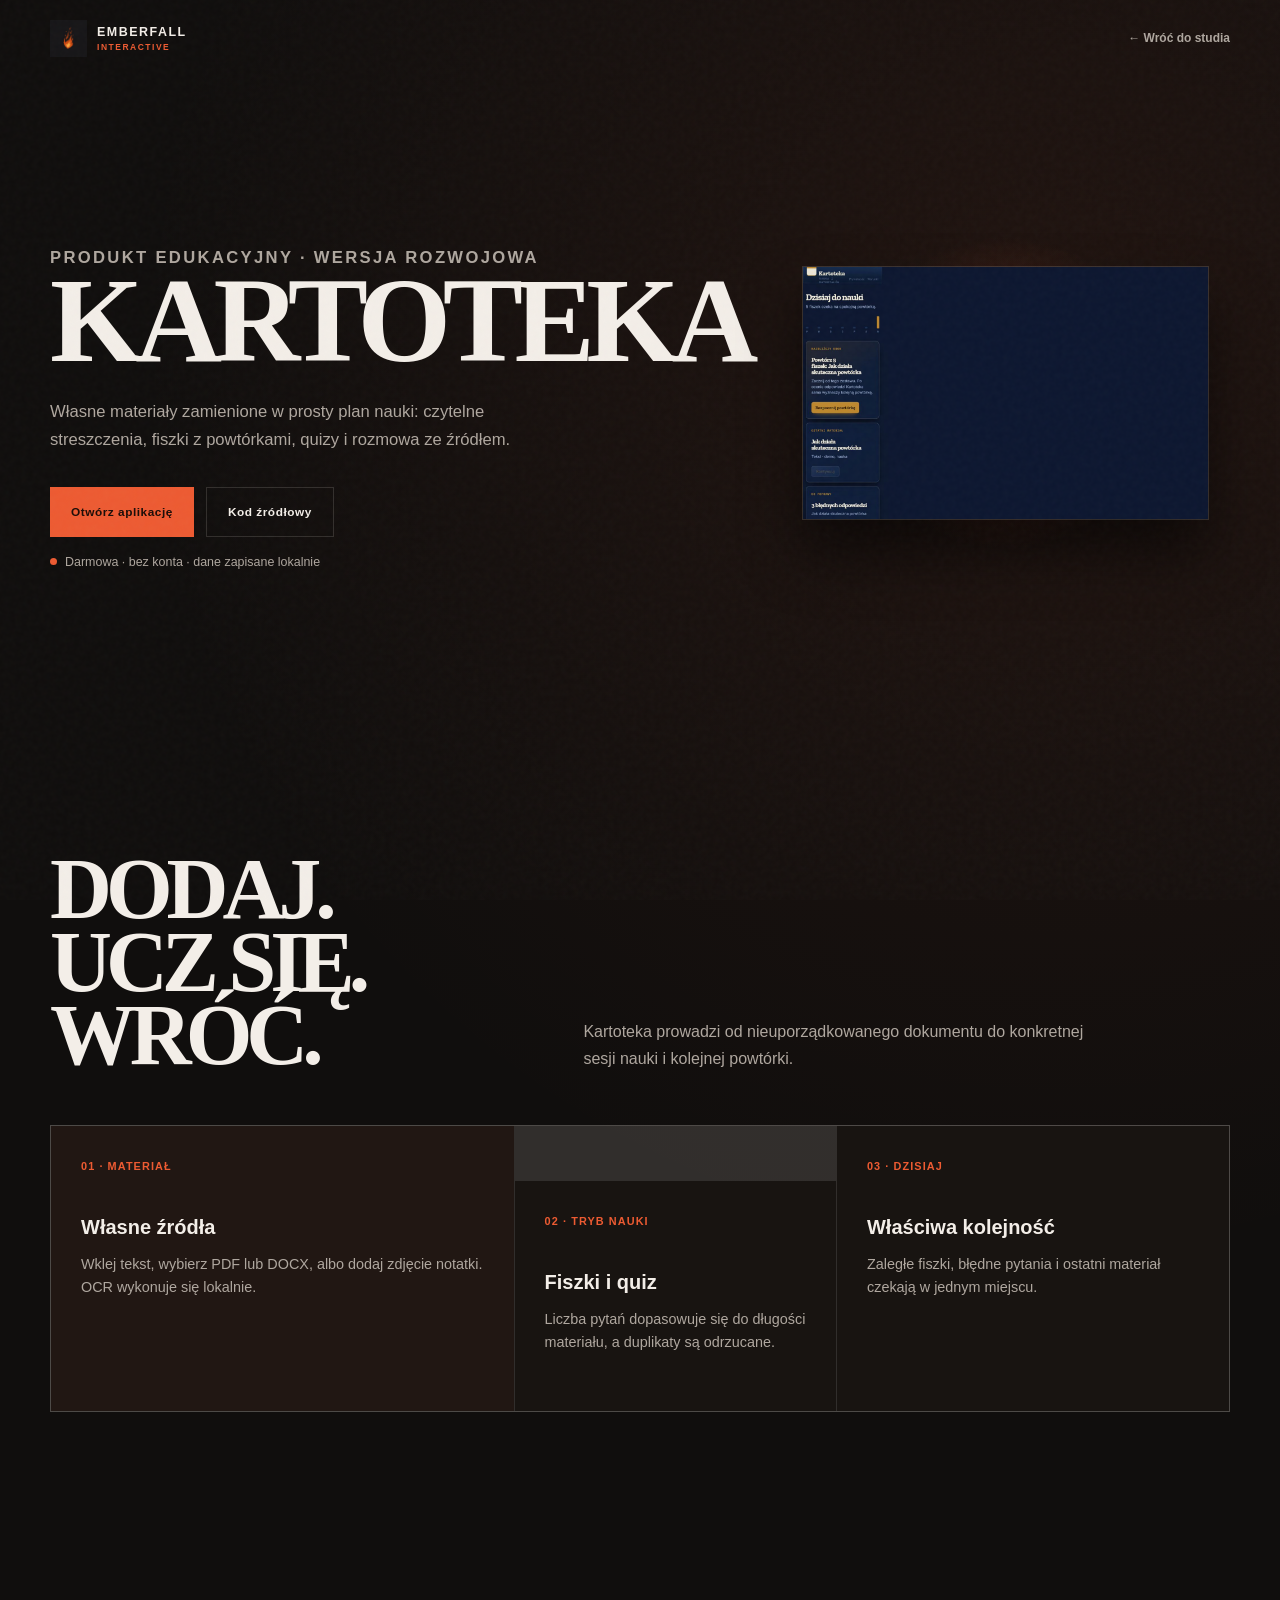
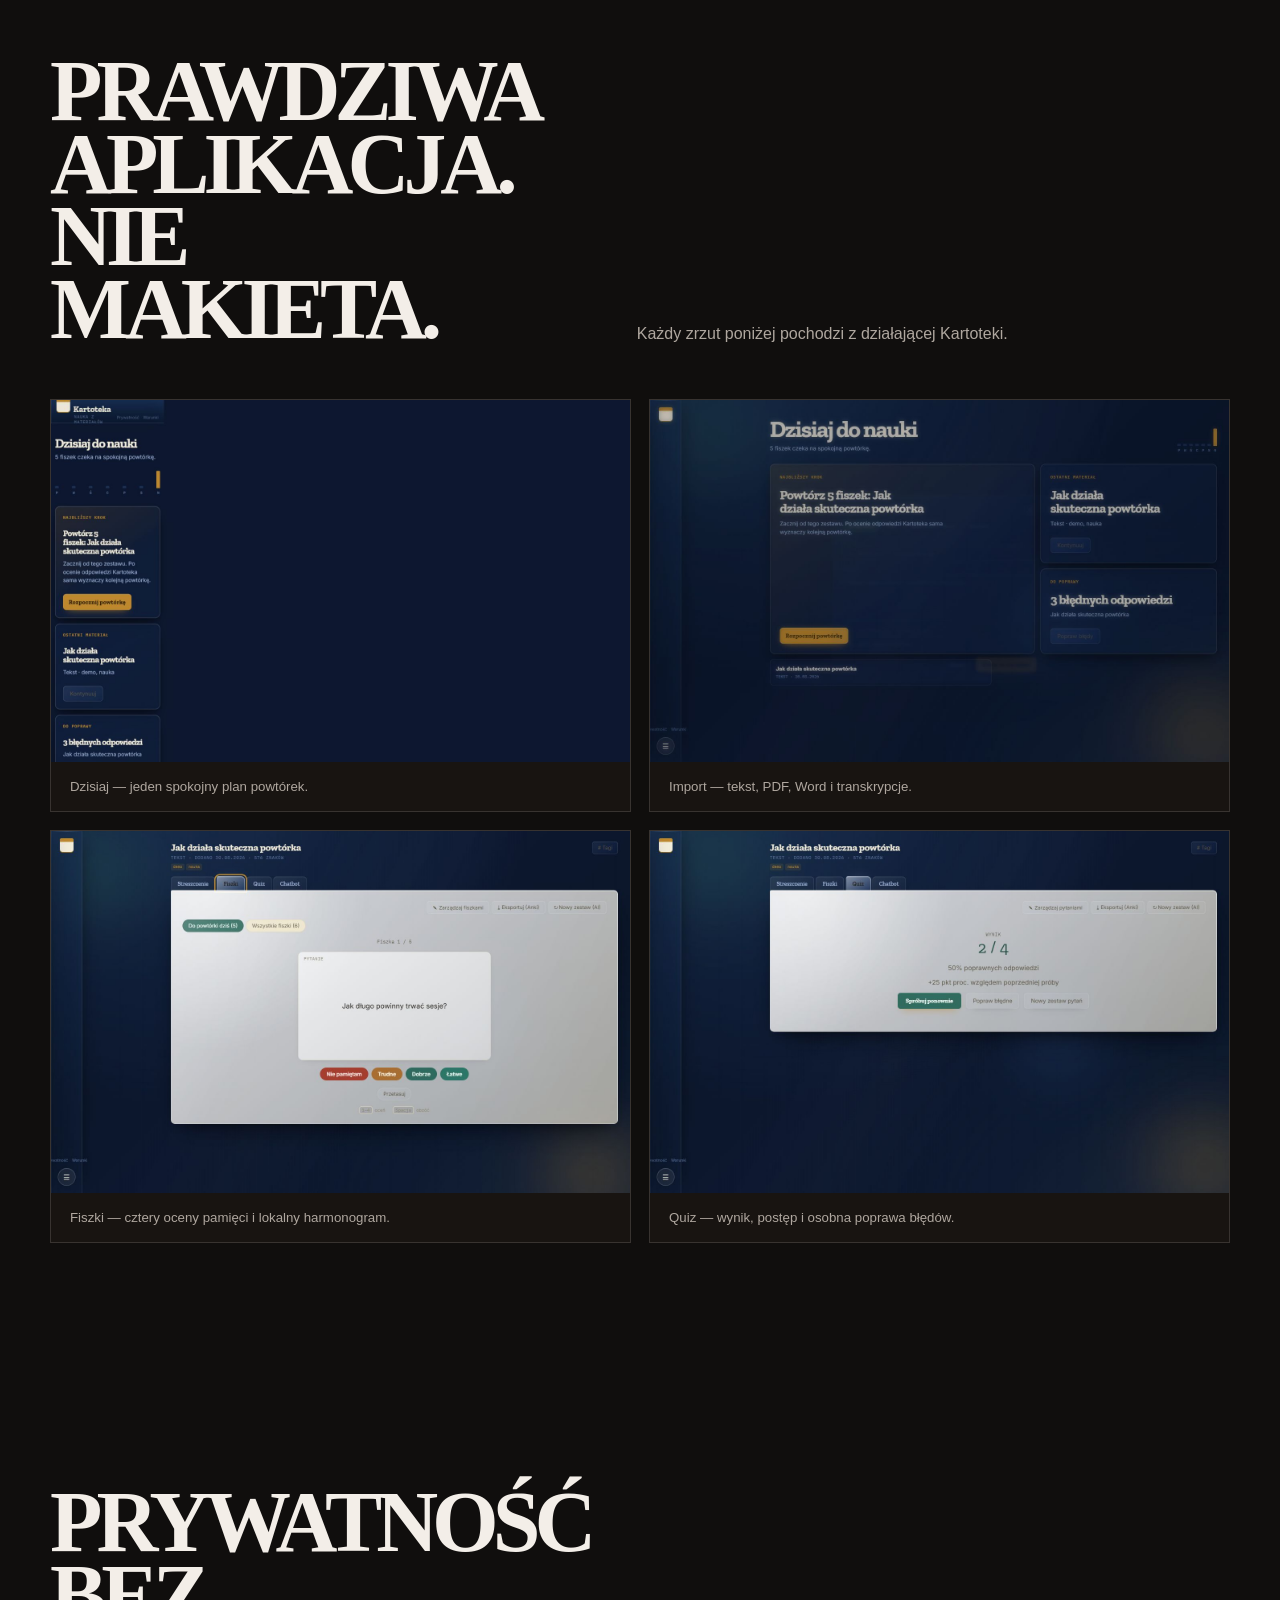
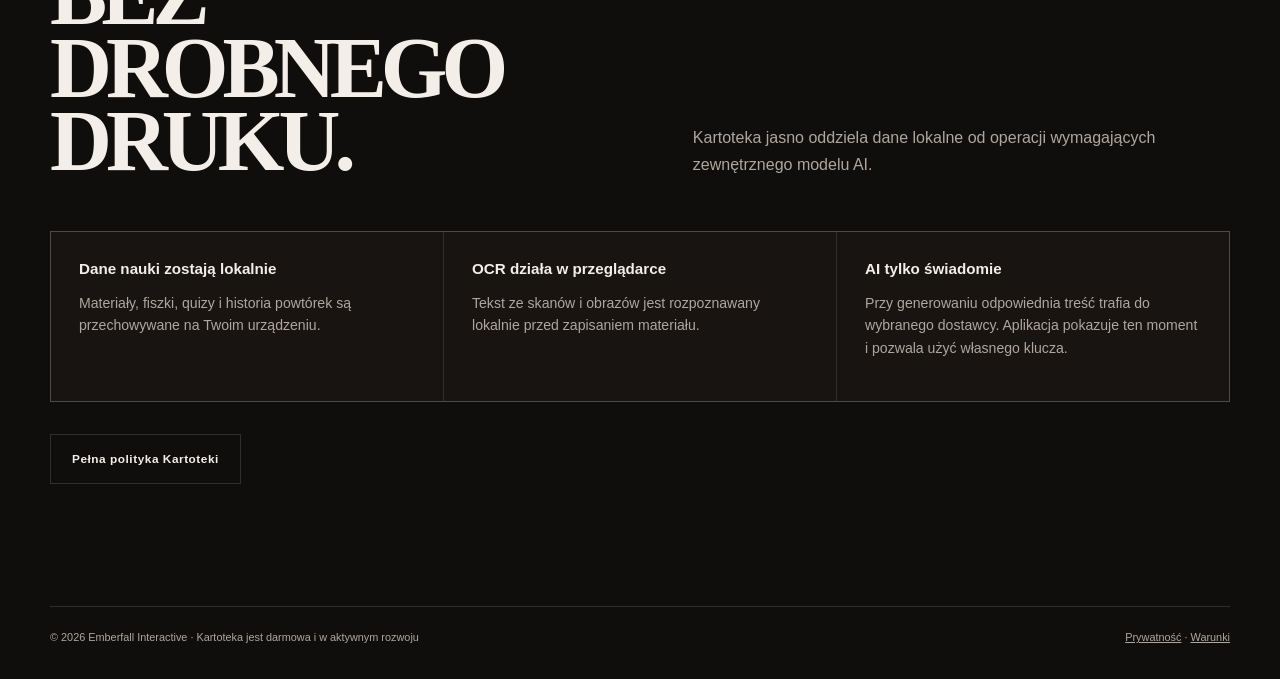
==== commit 1c9cb6d1: "feat: refine product presence and sharing metadata" ====
--- a/kartoteka.html
+++ b/kartoteka.html
@@ -2,14 +2,15 @@
 <html lang="pl">
 <head>
   <meta charset="utf-8"><meta name="viewport" content="width=device-width,initial-scale=1"><meta name="theme-color" content="#100e0d"><meta name="description" content="Kartoteka zamienia własne materiały w streszczenia, fiszki, quizy i plan powtórek. Darmowa, lokalna i bez konta.">
-  <link rel="canonical" href="https://emberfall-interactive.vercel.app/kartoteka.html"><meta property="og:type" content="website"><meta property="og:locale" content="pl_PL"><meta property="og:title" content="Kartoteka — nauka z własnych materiałów"><meta property="og:description" content="Dodaj materiał, ucz się i wróć do tego, co wymaga powtórki."><meta property="og:url" content="https://emberfall-interactive.vercel.app/kartoteka.html"><meta property="og:image" content="https://emberfall-interactive.vercel.app/assets/kartoteka-dzisiaj.png"><meta name="twitter:card" content="summary_large_image">
+  <link rel="canonical" href="https://emberfall-interactive.vercel.app/kartoteka.html"><meta property="og:type" content="website"><meta property="og:locale" content="pl_PL"><meta property="og:title" content="Kartoteka — nauka z własnych materiałów"><meta property="og:description" content="Dodaj materiał, ucz się i wróć do tego, co wymaga powtórki."><meta property="og:url" content="https://emberfall-interactive.vercel.app/kartoteka.html"><meta property="og:image" content="https://emberfall-interactive.vercel.app/assets/emberfall-kartoteka-og.png"><meta property="og:image:alt" content="Kartoteka od Emberfall Interactive"><meta name="twitter:card" content="summary_large_image"><meta name="twitter:title" content="Kartoteka — nauka z własnych materiałów"><meta name="twitter:description" content="Darmowa, lokalna aplikacja do nauki bez konta."><meta name="twitter:image" content="https://emberfall-interactive.vercel.app/assets/emberfall-kartoteka-og.png">
   <title>Kartoteka — nauka z własnych materiałów | Emberfall</title><link rel="icon" href="/assets/emberfall-logo-clean.png"><link rel="stylesheet" href="/assets/site.css">
+  <script type="application/ld+json">{"@context":"https://schema.org","@type":"SoftwareApplication","name":"Kartoteka","applicationCategory":"EducationalApplication","operatingSystem":"Web","inLanguage":"pl","isAccessibleForFree":true,"url":"https://kartoteka-nine.vercel.app/","publisher":{"@type":"Organization","name":"Emberfall Interactive","url":"https://emberfall-interactive.vercel.app/"},"description":"Darmowa aplikacja local-first do nauki z własnych materiałów, fiszek i quizów."}</script>
 </head>
 <body>
   <a class="skip" href="#main">Przejdź do treści</a><header class="shell header"><a class="brand" href="/"><img src="/assets/emberfall-logo-clean.png" alt=""><span>EMBERFALL<small>INTERACTIVE</small></span></a><a class="back" href="/">← Wróć do studia</a></header>
   <main id="main">
     <section class="shell hero product-hero"><div><p class="eyebrow">Produkt edukacyjny · wersja rozwojowa</p><h1>Kartoteka</h1><p>Własne materiały zamienione w prosty plan nauki: czytelne streszczenia, fiszki z powtórkami, quizy i rozmowa ze źródłem.</p><div class="actions"><a class="button" href="https://kartoteka-nine.vercel.app/">Otwórz aplikację</a><a class="button secondary" href="https://github.com/Emberfall-Interactive/Kartoteka" target="_blank" rel="noreferrer">Kod źródłowy</a></div><span class="note">Darmowa · bez konta · dane zapisane lokalnie</span></div><div class="hero-art"><img src="/assets/kartoteka-dzisiaj.png" alt="Ekran Dzisiaj w Kartotece" style="width:min(100%,620px);border:1px solid var(--line)"></div></section>
-    <section class="shell section"><div class="section-head"><h2>Dodaj. Ucz się. Wróć.</h2><p>Kartoteka prowadzi od nieuporządkowanego dokumentu do konkretnej sesji nauki i kolejnej powtórki.</p></div><div class="flow"><article><strong>01 · Materiał</strong><h3>Własne źródła</h3><p>Wklej tekst albo wybierz PDF czy DOCX. Aplikacja potrafi odczytać skany i obrazy przez OCR.</p></article><article><strong>02 · Tryb nauki</strong><h3>Fiszki i quiz</h3><p>Liczba pytań dopasowuje się do długości materiału, a duplikaty są odrzucane.</p></article><article><strong>03 · Dzisiaj</strong><h3>Właściwa kolejność</h3><p>Zaległe fiszki, błędne pytania i ostatni materiał czekają w jednym miejscu.</p></article></div></section>
+    <section class="shell section"><div class="section-head"><h2>Dodaj. Ucz się. Wróć.</h2><p>Kartoteka prowadzi od nieuporządkowanego dokumentu do konkretnej sesji nauki i kolejnej powtórki.</p></div><div class="flow"><article><strong>01 · Materiał</strong><h3>Własne źródła</h3><p>Wklej tekst, wybierz PDF lub DOCX, albo dodaj zdjęcie notatki. OCR wykonuje się lokalnie.</p></article><article><strong>02 · Tryb nauki</strong><h3>Fiszki i quiz</h3><p>Liczba pytań dopasowuje się do długości materiału, a duplikaty są odrzucane.</p></article><article><strong>03 · Dzisiaj</strong><h3>Właściwa kolejność</h3><p>Zaległe fiszki, błędne pytania i ostatni materiał czekają w jednym miejscu.</p></article></div></section>
     <section class="shell section"><div class="section-head"><h2>Prawdziwa aplikacja.<br>Nie makieta.</h2><p>Każdy zrzut poniżej pochodzi z działającej Kartoteki.</p></div><div class="gallery"><figure class="shot"><img src="/assets/kartoteka-dzisiaj.png" alt="Plan nauki na ekranie Dzisiaj"><figcaption>Dzisiaj — jeden spokojny plan powtórek.</figcaption></figure><figure class="shot"><img src="/assets/kartoteka-import.png" alt="Dodawanie własnego materiału"><figcaption>Import — tekst, PDF, Word i transkrypcje.</figcaption></figure><figure class="shot"><img src="/assets/kartoteka-fiszki.png" alt="Sesja fiszek z czterema ocenami"><figcaption>Fiszki — cztery oceny pamięci i lokalny harmonogram.</figcaption></figure><figure class="shot"><img src="/assets/kartoteka-quiz.png" alt="Wynik quizu i poprawa błędnych pytań"><figcaption>Quiz — wynik, postęp i osobna poprawa błędów.</figcaption></figure></div></section>
     <section class="shell section"><div class="section-head"><h2>Prywatność bez drobnego druku.</h2><p>Kartoteka jasno oddziela dane lokalne od operacji wymagających zewnętrznego modelu AI.</p></div><div class="privacy-grid"><article><strong>Dane nauki zostają lokalnie</strong><p>Materiały, fiszki, quizy i historia powtórek są przechowywane na Twoim urządzeniu.</p></article><article><strong>OCR działa w przeglądarce</strong><p>Tekst ze skanów i obrazów jest rozpoznawany lokalnie przed zapisaniem materiału.</p></article><article><strong>AI tylko świadomie</strong><p>Przy generowaniu odpowiednia treść trafia do wybranego dostawcy. Aplikacja pokazuje ten moment i pozwala użyć własnego klucza.</p></article></div><div class="actions"><a class="button secondary" href="https://kartoteka-nine.vercel.app/privacy.html">Pełna polityka Kartoteki</a></div></section>
   </main><footer class="shell footer"><span>© 2026 Emberfall Interactive · Kartoteka jest darmowa i w aktywnym rozwoju</span><span><a href="/privacy.html">Prywatność</a> · <a href="/terms.html">Warunki</a></span></footer>
--- a/assets/site.css
+++ b/assets/site.css
@@ -1,2 +1,13 @@
 :root{--bg:#100e0d;--surface:#181411;--surface-2:#211713;--ink:#f3eee8;--muted:#afa79f;--ember:#ed5b32;--ember-soft:#ffb15c;--line:rgba(243,238,232,.14);--display:Impact,"Arial Narrow",Arial,sans-serif;--body:Arial,Helvetica,sans-serif}*{box-sizing:border-box}html{scroll-behavior:smooth}body{margin:0;background:var(--bg);color:var(--ink);font-family:var(--body);overflow-x:hidden}a{color:inherit}.shell{width:min(1180px,calc(100% - 48px));margin-inline:auto}.skip{position:absolute;left:-999px}.skip:focus{left:20px;top:20px;z-index:20;background:var(--ink);color:var(--bg);padding:12px}.header{height:76px;display:flex;align-items:center;justify-content:space-between}.brand{display:flex;align-items:center;gap:10px;text-decoration:none;font-size:.78rem;font-weight:800;letter-spacing:.12em}.brand img{height:37px;width:37px;object-fit:contain}.brand small{display:block;color:var(--ember);font-size:.53rem;letter-spacing:.18em;margin-top:3px}.nav{display:flex;align-items:center;gap:25px}.nav a,.back{color:var(--muted);font-size:.75rem;font-weight:700;text-decoration:none}.nav a:hover,.back:hover{color:var(--ink)}.status{border:1px solid rgba(237,91,50,.55);padding:9px 12px;color:var(--ink)!important}.status:before{content:"";display:inline-block;width:6px;height:6px;background:var(--ember);border-radius:50%;margin-right:8px}.eyebrow{margin:0 0 20px;color:var(--ember);font-size:.69rem;font-weight:800;letter-spacing:.14em;text-transform:uppercase}.hero{min-height:calc(100dvh - 76px);display:grid;grid-template-columns:1.05fr .95fr;gap:52px;align-items:center;padding:44px 0 84px}.hero h1,.display{font:400 clamp(4.2rem,9.4vw,9rem)/.82 var(--display);letter-spacing:-.062em;text-transform:uppercase;margin:0}.hero h1 span,.accent{color:var(--ember)}.hero p{max-width:520px;color:var(--muted);font-size:1.04rem;line-height:1.72;margin:27px 0 0}.actions{display:flex;gap:12px;flex-wrap:wrap;margin-top:32px}.button{display:inline-flex;align-items:center;justify-content:center;min-height:50px;padding:0 21px;background:var(--ember);color:#1b0d08;text-decoration:none;font-size:.74rem;font-weight:800;letter-spacing:.045em;transition:transform .2s,background .2s}.button:hover{background:#ff744a;transform:translateY(-2px)}.button.secondary{background:transparent;color:var(--ink);border:1px solid var(--line)}.button.secondary:hover{background:var(--surface)}.hero-art{position:relative;display:grid;place-items:center;min-height:510px;isolation:isolate}.hero-art:before{content:"";position:absolute;width:80%;aspect-ratio:1;background:radial-gradient(circle,rgba(237,91,50,.3),transparent 68%);z-index:-1}.hero-art img{width:min(100%,500px);filter:drop-shadow(0 34px 28px rgba(0,0,0,.55))}.facts{display:grid;grid-template-columns:repeat(3,1fr);border:1px solid var(--line);background:var(--line);gap:1px;margin-top:-1px}.fact{background:var(--surface);padding:22px}.fact strong{display:block;color:var(--ember);font-size:.68rem;letter-spacing:.1em;text-transform:uppercase}.fact span{display:block;color:var(--muted);font-size:.87rem;line-height:1.55;margin-top:11px}.section{padding:122px 0}.section-head{display:grid;grid-template-columns:.8fr 1.2fr;gap:8vw;align-items:end;margin-bottom:52px}.section-head h2,.story h2{font:400 clamp(3.2rem,6.7vw,6.7rem)/.85 var(--display);letter-spacing:-.058em;text-transform:uppercase;margin:0}.section-head p,.story p{color:var(--muted);line-height:1.72;margin:0;max-width:520px}.product-card{display:grid;grid-template-columns:1fr 1fr;border:1px solid var(--line);background:var(--surface);overflow:hidden}.product-copy{padding:clamp(30px,5vw,68px);display:flex;flex-direction:column;justify-content:center}.product-copy h3{font:400 clamp(3.1rem,6vw,6rem)/.84 var(--display);letter-spacing:-.055em;text-transform:uppercase;margin:13px 0 0}.product-copy p{color:var(--muted);line-height:1.7;max-width:430px}.product-shot{min-height:570px;background:#0d1830;position:relative;overflow:hidden}.product-shot img{width:100%;height:100%;object-fit:cover;object-position:left top}.flow{display:grid;grid-template-columns:repeat(3,1fr);gap:1px;background:var(--line);border:1px solid var(--line)}.flow article{background:var(--surface);padding:30px;min-height:230px}.flow strong{color:var(--ember);font-size:.68rem;letter-spacing:.1em;text-transform:uppercase}.flow h3{font-size:1.25rem;margin:42px 0 10px}.flow p{color:var(--muted);font-size:.9rem;line-height:1.62}.story{border-block:1px solid var(--line);display:grid;grid-template-columns:1fr 1fr;gap:8vw;align-items:start}.principles{margin-top:34px}.principle{border-top:1px solid var(--line);padding:17px 0;display:grid;grid-template-columns:120px 1fr;gap:20px}.principle strong{color:var(--ember);font-size:.68rem;letter-spacing:.1em;text-transform:uppercase}.principle span{font-size:.94rem;line-height:1.5}.contact{text-align:center;padding:135px 0}.contact h2{font:400 clamp(3.8rem,8.8vw,8.7rem)/.82 var(--display);letter-spacing:-.06em;text-transform:uppercase;margin:0}.contact p{max-width:540px;margin:25px auto 0;color:var(--muted);line-height:1.7}.footer{border-top:1px solid var(--line);display:flex;justify-content:space-between;gap:20px;padding:24px 0 36px;color:var(--muted);font-size:.68rem}.gallery{display:grid;grid-template-columns:repeat(2,1fr);gap:18px}.shot{margin:0;border:1px solid var(--line);background:var(--surface);overflow:hidden}.shot img{display:block;width:100%;aspect-ratio:16/10;object-fit:cover;object-position:left top}.shot figcaption{padding:17px 19px;color:var(--muted);font-size:.83rem}.privacy-grid{display:grid;grid-template-columns:repeat(3,1fr);gap:1px;background:var(--line);border:1px solid var(--line)}.privacy-grid article{background:var(--surface);padding:28px}.privacy-grid strong{font-size:.95rem}.privacy-grid p{color:var(--muted);font-size:.88rem;line-height:1.6}.product-hero{min-height:auto;padding-top:62px}.note{display:inline-flex;align-items:center;gap:8px;color:var(--muted);font-size:.78rem;margin-top:18px}.note:before{content:"";width:7px;height:7px;border-radius:50%;background:var(--ember)}:focus-visible{outline:2px solid var(--ember-soft);outline-offset:4px}@media(prefers-reduced-motion:reduce){html{scroll-behavior:auto}.button{transition:none}}@media(max-width:800px){.shell{width:min(100% - 32px,1180px)}.header{height:70px}.nav a:not(.status){display:none}.hero,.product-card,.section-head,.story{grid-template-columns:1fr}.hero{gap:10px;padding:38px 0 62px}.hero h1{font-size:clamp(4rem,21vw,6.4rem)}.hero-art{min-height:330px;grid-row:1}.hero-art img{width:290px}.facts,.flow,.privacy-grid{grid-template-columns:1fr}.fact,.flow article{min-height:0}.section{padding:82px 0}.section-head{gap:25px}.product-shot{min-height:330px;grid-row:1}.gallery{grid-template-columns:1fr}.story{gap:45px}.contact{padding:90px 0}.footer{flex-direction:column}.principle{grid-template-columns:92px 1fr;gap:12px}}
 @media(max-width:800px){.product-hero .hero-art{min-height:230px}}
+
+/* Emberfall's editorial layer: retains the ember palette while breaking the uniform card rhythm. */
+:root{--display:Georgia,"Times New Roman",serif}
+body{background:radial-gradient(circle at 82% 9%,rgba(237,91,50,.075),transparent 25%),var(--bg)}
+body:before{content:"";position:fixed;inset:0;pointer-events:none;opacity:.035;background-image:url("data:image/svg+xml,%3Csvg viewBox='0 0 180 180' xmlns='http://www.w3.org/2000/svg'%3E%3Cfilter id='n'%3E%3CfeTurbulence type='fractalNoise' baseFrequency='.85' numOctaves='2' stitchTiles='stitch'/%3E%3C/filter%3E%3Crect width='100%25' height='100%25' filter='url(%23n)' opacity='.8'/%3E%3C/svg%3E");z-index:4}
+.hero h1,.display,.section-head h2,.story h2,.product-copy h3,.contact h2{font-weight:700;letter-spacing:-.07em}
+.facts{grid-template-columns:1.2fr .8fr 1fr}
+.flow{grid-template-columns:1.18fr .82fr 1fr}
+.flow article:first-child{background:var(--surface-2);min-height:285px}
+.flow article:nth-child(2){align-self:end}
+@media(max-width:800px){.facts,.flow{grid-template-columns:1fr}.flow article:first-child{min-height:0}.flow article:nth-child(2){align-self:stretch}}
